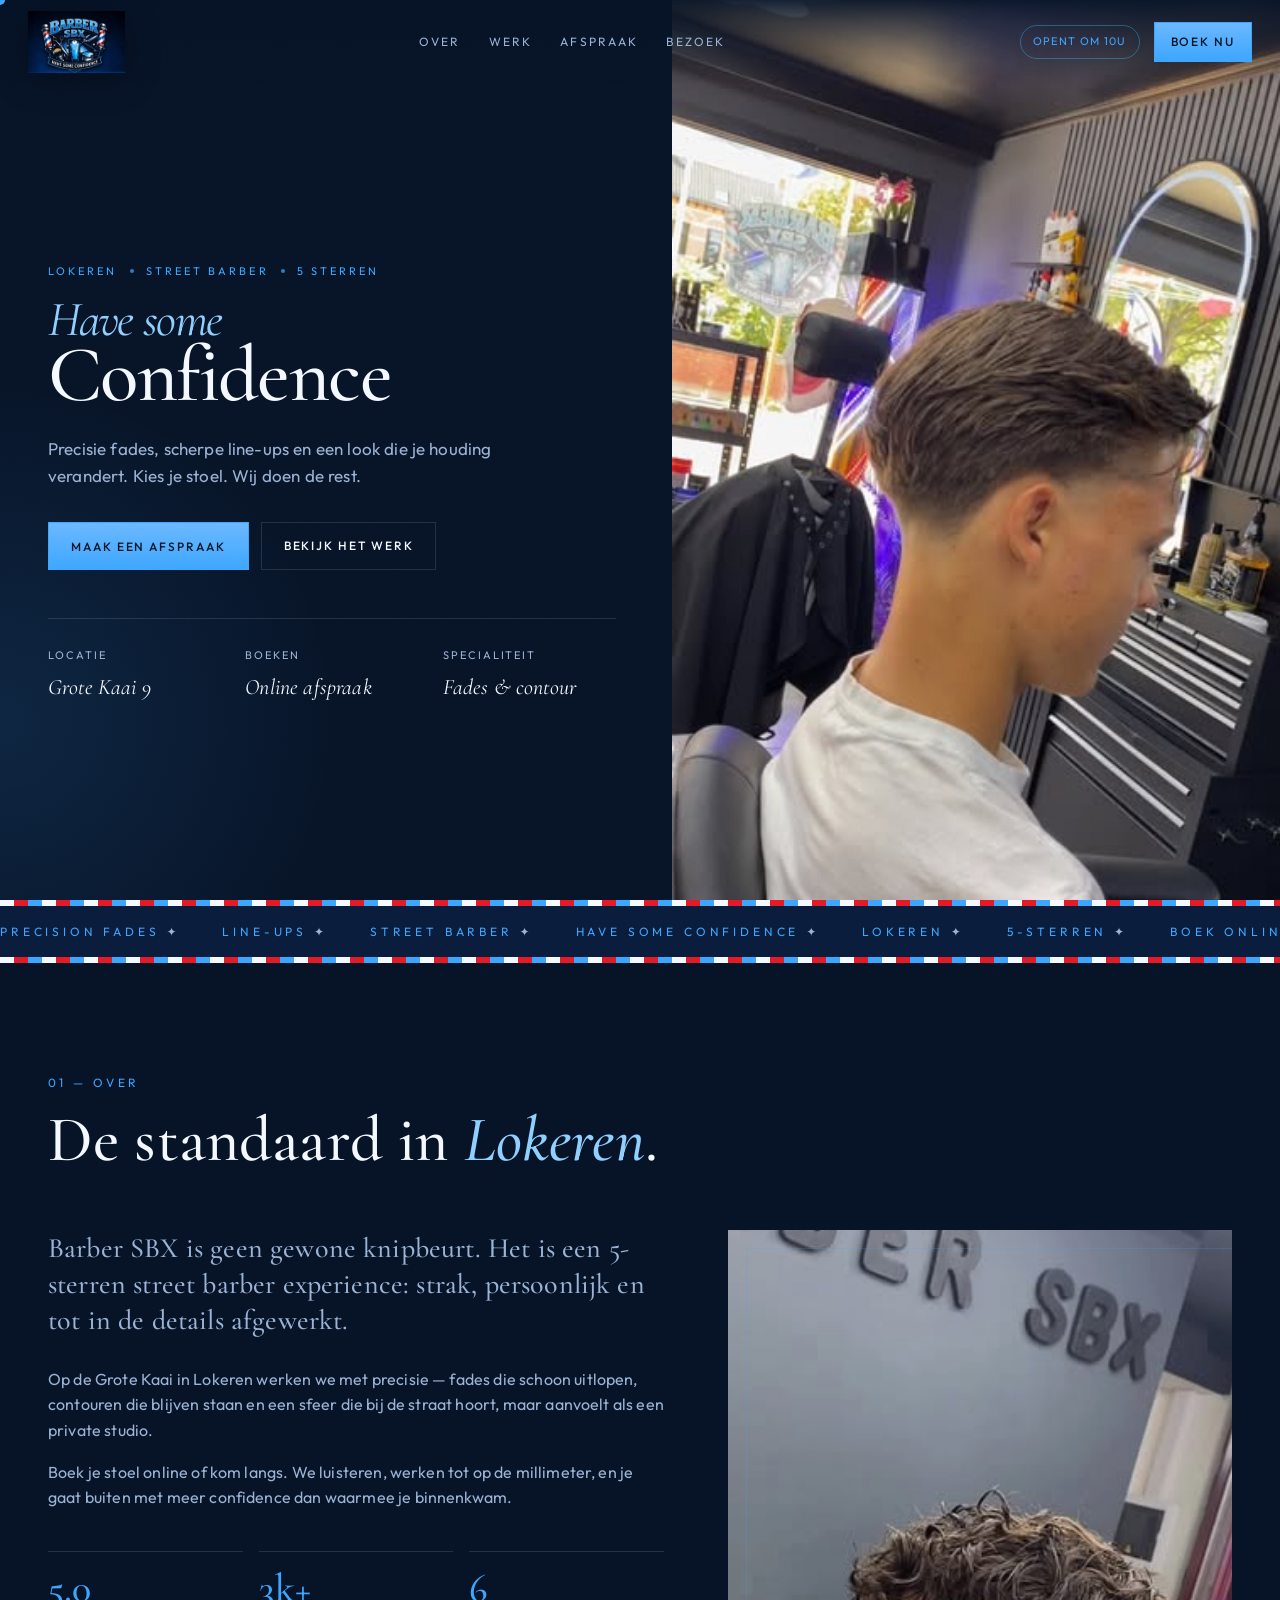
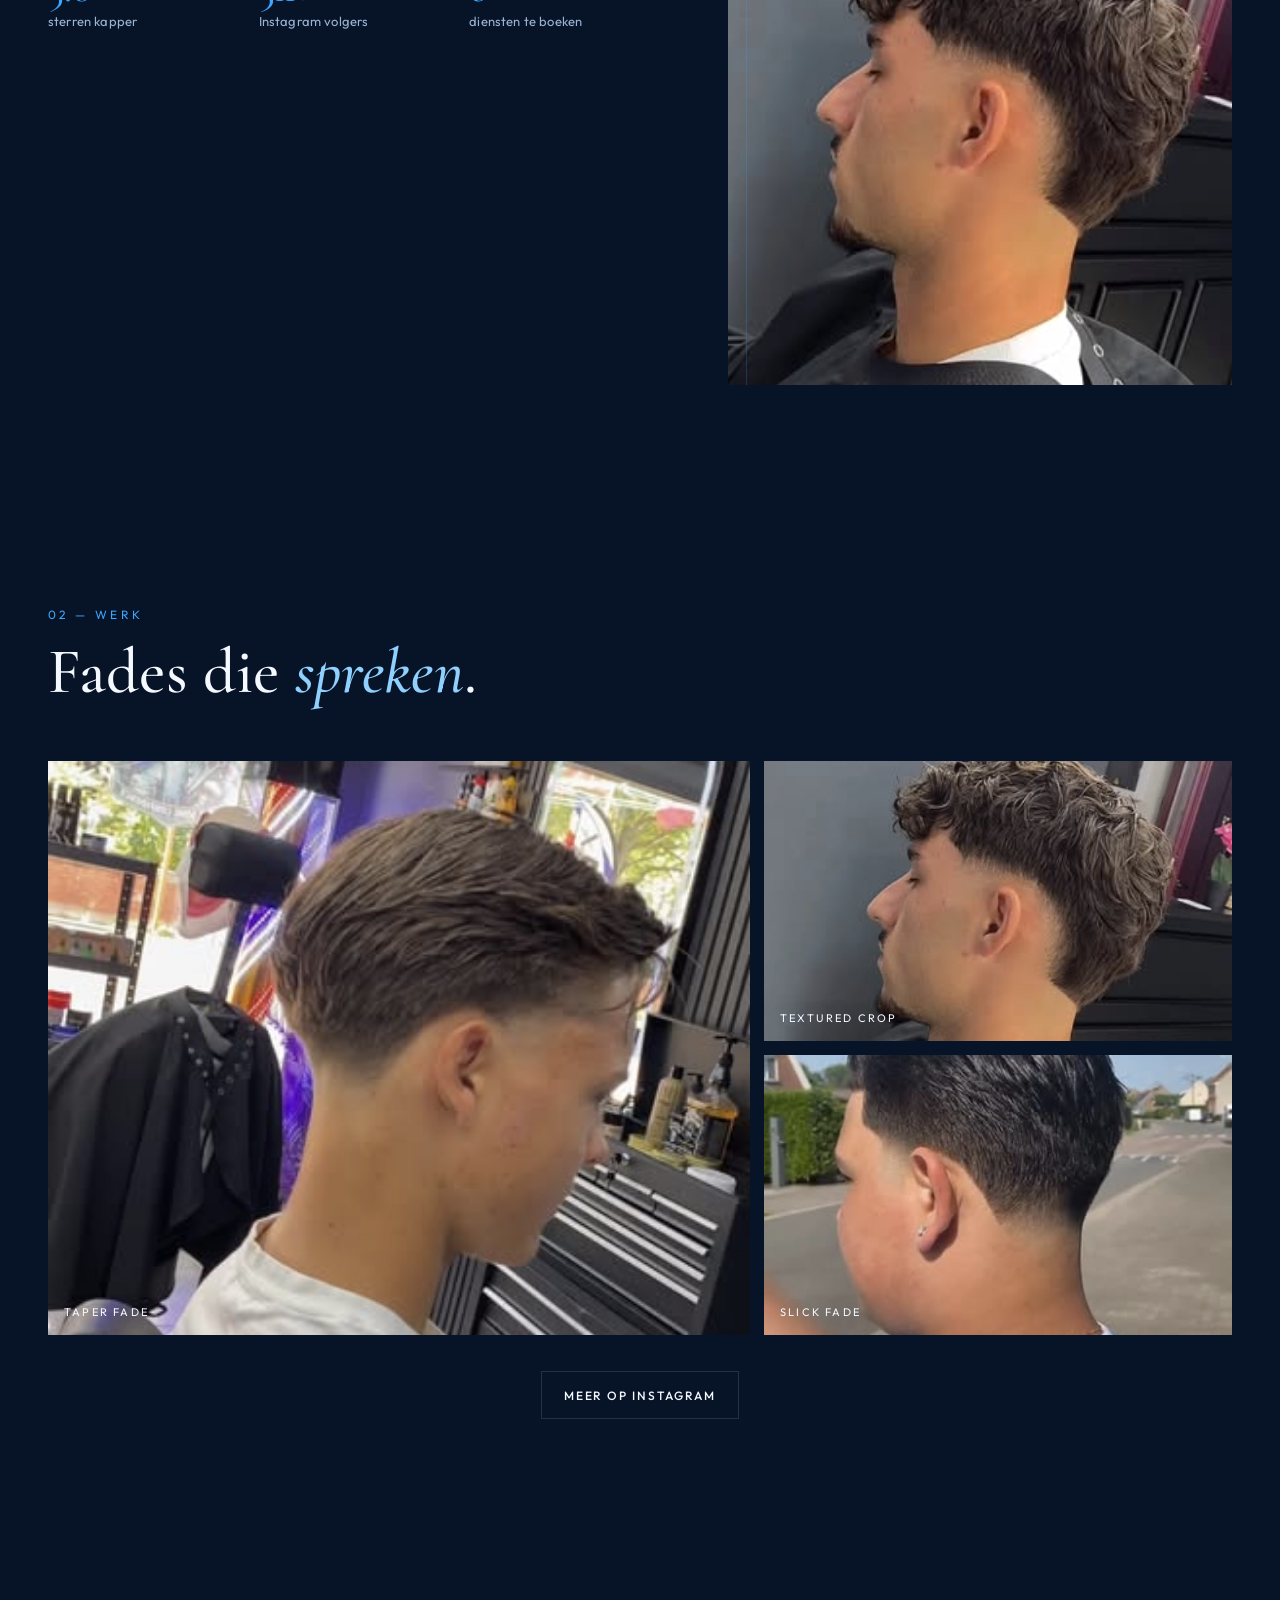
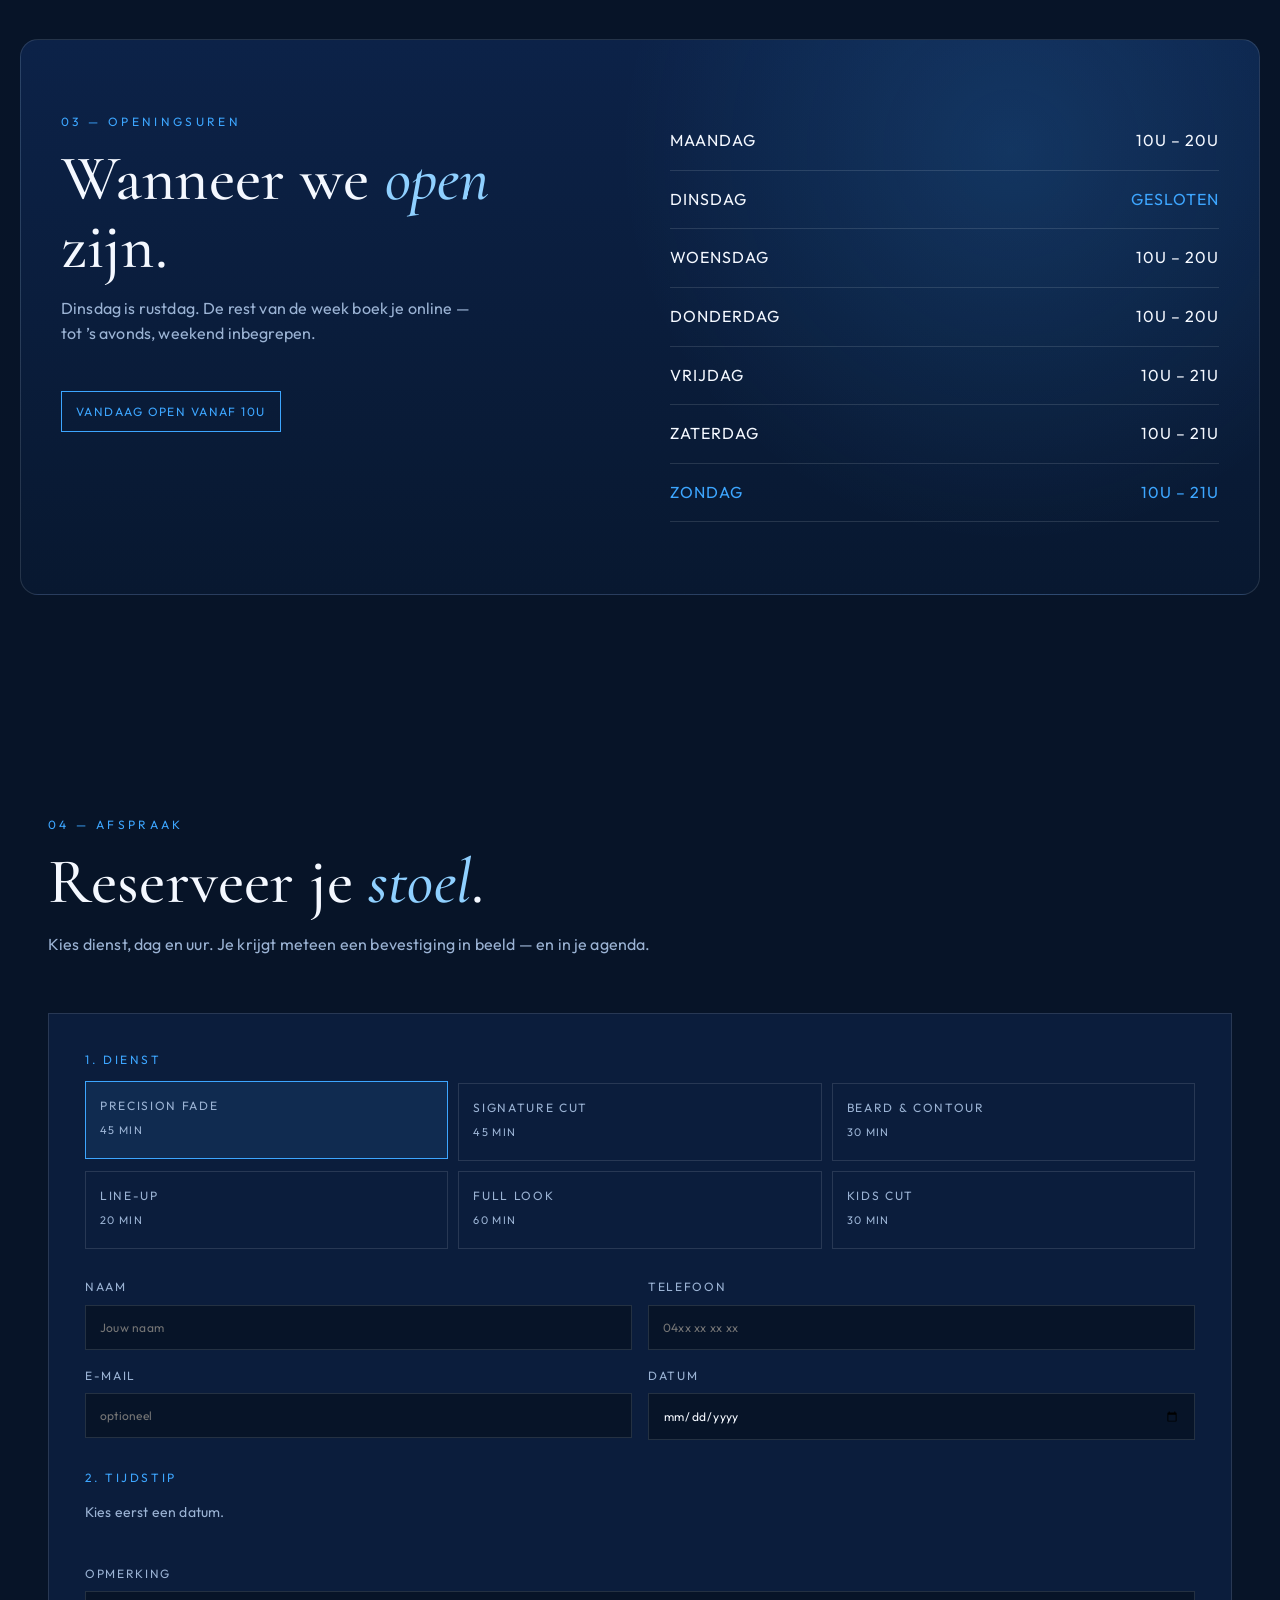
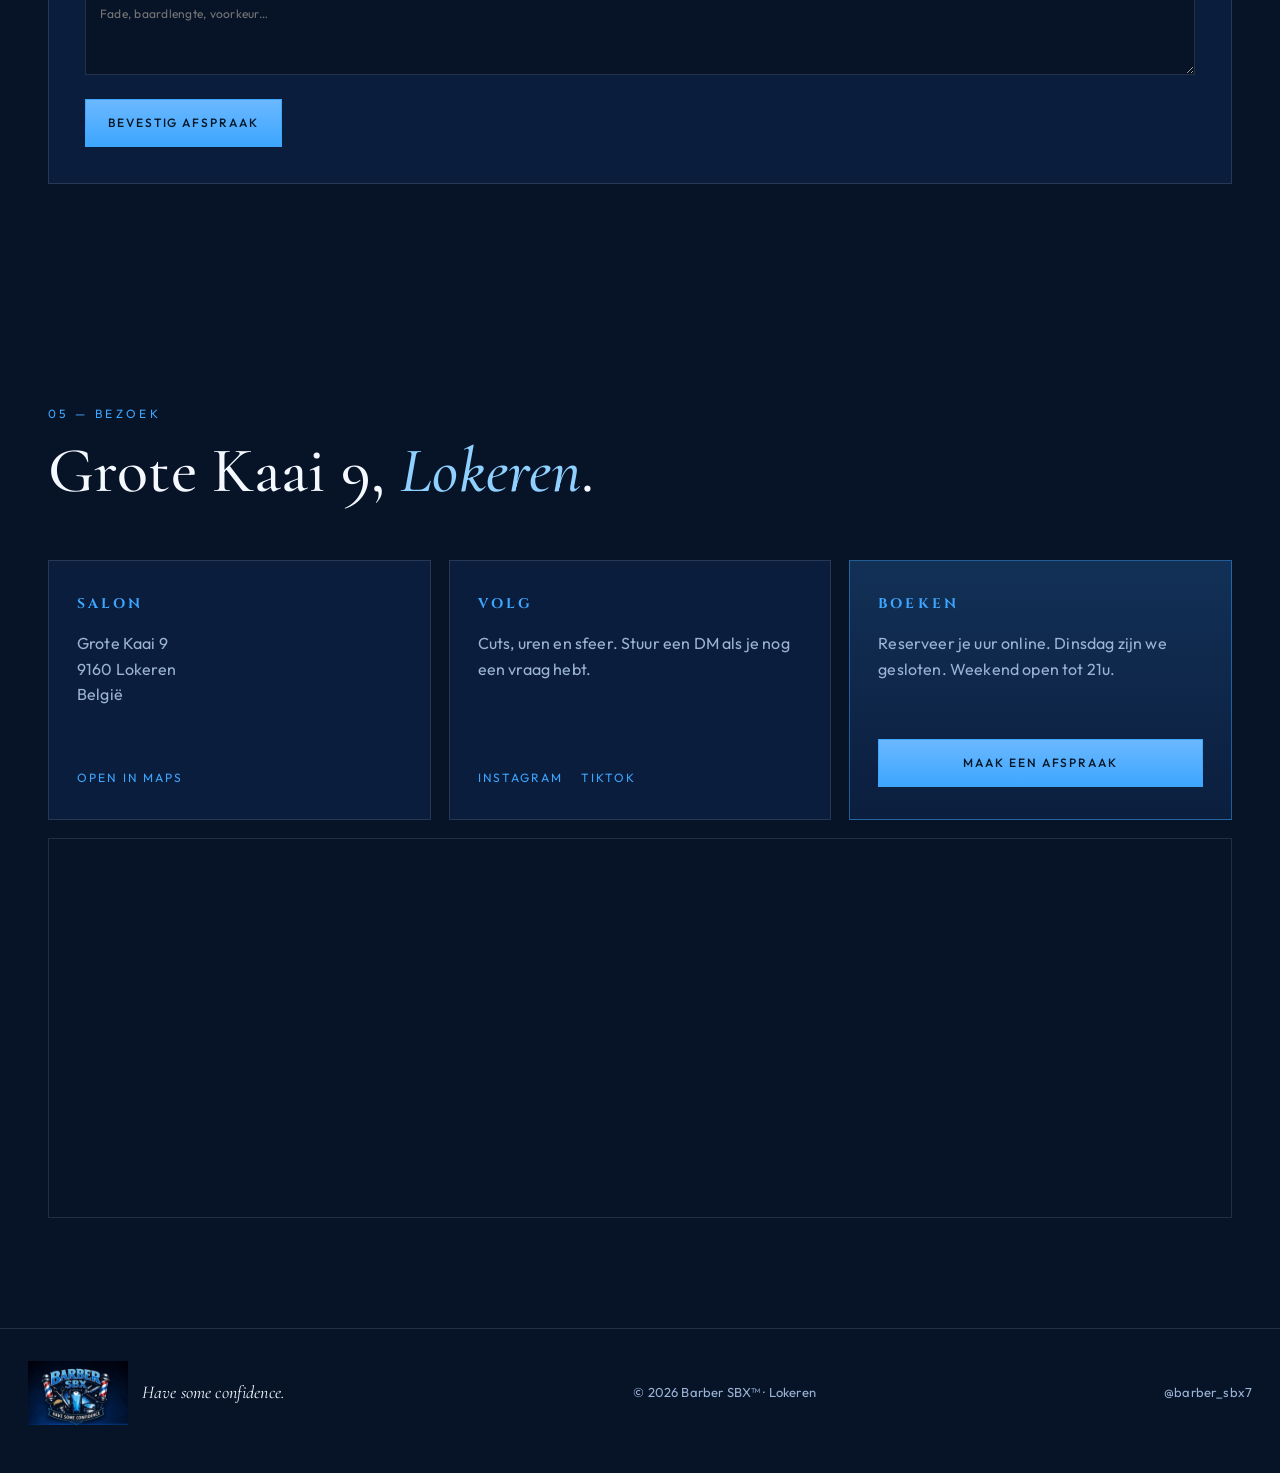
==== index.html @ 84e3f968 "Add Barber SBX website for Lokeren. Co-authored-by: Cursor <cursoragent@cursor.com>" ====
<!DOCTYPE html>
<html lang="nl">
  <head>
    <meta charset="UTF-8" />
    <meta name="viewport" content="width=device-width, initial-scale=1" />
    <title>Barber SBX™ | Have Some Confidence — Lokeren</title>
    <meta
      name="description"
      content="Barber SBX in Lokeren. 5-sterren street barber voor precisie fades, knipbeurten en baard. Grote Kaai 9. Boek online je afspraak."
    />
    <meta name="theme-color" content="#071428" />
    <link rel="icon" href="assets/favicon.svg" type="image/svg+xml" />
    <link rel="canonical" href="https://barbersbx.be/" />
    <meta property="og:title" content="Barber SBX™ | Have Some Confidence" />
    <meta
      property="og:description"
      content="5-sterren kapper in Lokeren. Precisie fades. Boek je afspraak online."
    />
    <meta property="og:type" content="website" />
    <meta property="og:image" content="assets/work-4.jpg" />
    <meta property="og:locale" content="nl_BE" />
    <link rel="preconnect" href="https://fonts.googleapis.com" />
    <link rel="preconnect" href="https://fonts.gstatic.com" crossorigin />
    <link
      href="https://fonts.googleapis.com/css2?family=Cinzel:wght@400;500;600;700&family=Cormorant+Garamond:ital,wght@0,500;0,600;1,400;1,500;1,600&family=Outfit:wght@300;400;500;600&display=swap"
      rel="stylesheet"
    />
    <link rel="stylesheet" href="styles.css" />
    <script type="application/ld+json">
      {
        "@context": "https://schema.org",
        "@type": "HairSalon",
        "name": "Barber SBX",
        "image": "assets/work-4.jpg",
        "url": "https://www.instagram.com/barber_sbx7/",
        "address": {
          "@type": "PostalAddress",
          "streetAddress": "Grote Kaai 9",
          "addressLocality": "Lokeren",
          "postalCode": "9160",
          "addressCountry": "BE"
        },
        "geo": {
          "@type": "GeoCoordinates",
          "latitude": 51.1036,
          "longitude": 3.9911
        },
        "priceRange": "€€",
        "openingHoursSpecification": [
          {
            "@type": "OpeningHoursSpecification",
            "dayOfWeek": "Monday",
            "opens": "10:00",
            "closes": "20:00"
          },
          {
            "@type": "OpeningHoursSpecification",
            "dayOfWeek": "Wednesday",
            "opens": "10:00",
            "closes": "20:00"
          },
          {
            "@type": "OpeningHoursSpecification",
            "dayOfWeek": "Thursday",
            "opens": "10:00",
            "closes": "20:00"
          },
          {
            "@type": "OpeningHoursSpecification",
            "dayOfWeek": "Friday",
            "opens": "10:00",
            "closes": "21:00"
          },
          {
            "@type": "OpeningHoursSpecification",
            "dayOfWeek": "Saturday",
            "opens": "10:00",
            "closes": "21:00"
          },
          {
            "@type": "OpeningHoursSpecification",
            "dayOfWeek": "Sunday",
            "opens": "10:00",
            "closes": "21:00"
          }
        ],
        "sameAs": [
          "https://www.instagram.com/barber_sbx7/",
          "https://www.tiktok.com/@barber_sbx"
        ]
      }
    </script>
  </head>
  <body>
    <div class="grain" aria-hidden="true"></div>
    <div class="cursor" aria-hidden="true"></div>

    <div class="loader" id="loader">
      <img class="loader-logo" src="assets/logo.png" alt="Barber SBX" />
      <p>Have some confidence</p>
    </div>

    <header class="nav" id="nav">
      <a class="nav-brand" href="#top">
        <img class="nav-logo" src="assets/logo.png" alt="Barber SBX" />
      </a>
      <nav class="nav-links" id="navLinks" aria-label="Hoofdnavigatie">
        <a href="#over">Over</a>
        <a href="#werk">Werk</a>
        <a href="#afspraak">Afspraak</a>
        <a href="#bezoek">Bezoek</a>
      </nav>
      <div class="nav-actions">
        <span class="status-pill" id="statusPill">Status</span>
        <a class="btn btn-sm" href="#afspraak">Boek nu</a>
        <button class="nav-toggle" id="navToggle" aria-label="Menu" aria-expanded="false">
          <span></span><span></span>
        </button>
      </div>
    </header>

    <main id="top">
      <section class="hero">
        <div class="hero-content">
          <p class="eyebrow">
            <span>Lokeren</span>
            <span class="dot"></span>
            <span>Street Barber</span>
            <span class="dot"></span>
            <span>5 sterren</span>
          </p>
          <h1>
            <em>Have some</em>
            Confidence
          </h1>
          <p class="hero-lead">
            Precisie fades, scherpe line-ups en een look die je houding verandert.
            Kies je stoel. Wij doen de rest.
          </p>
          <div class="hero-cta">
            <a class="btn" href="#afspraak">Maak een afspraak</a>
            <a class="btn btn-ghost" href="#werk">Bekijk het werk</a>
          </div>
          <dl class="hero-meta">
            <div>
              <dt>Locatie</dt>
              <dd>Grote Kaai 9</dd>
            </div>
            <div>
              <dt>Boeken</dt>
              <dd>Online afspraak</dd>
            </div>
            <div>
              <dt>Specialiteit</dt>
              <dd>Fades &amp; contour</dd>
            </div>
          </dl>
        </div>
        <div class="hero-media">
          <video autoplay muted loop playsinline poster="assets/work-4.jpg" aria-label="Barber aan het knippen">
            <source src="assets/cut-hero.mp4" type="video/mp4" />
          </video>
          <img src="assets/work-4.jpg" alt="" />
        </div>
      </section>

      <div class="marquee" aria-hidden="true">
        <div class="marquee-track">
          <span>Precision Fades</span><span>Line-ups</span><span>Street Barber</span>
          <span>Have Some Confidence</span><span>Lokeren</span><span>5-sterren</span>
          <span>Boek online</span><span>Barber SBX</span>
          <span>Precision Fades</span><span>Line-ups</span><span>Street Barber</span>
          <span>Have Some Confidence</span><span>Lokeren</span><span>5-sterren</span>
          <span>Boek online</span><span>Barber SBX</span>
        </div>
      </div>

      <section class="section about" id="over">
        <div class="section-head reveal">
          <p class="index">01 — Over</p>
          <h2>De standaard in <em>Lokeren</em>.</h2>
        </div>
        <div class="about-grid reveal">
          <div class="about-copy">
            <p class="lede">
              Barber SBX is geen gewone knipbeurt. Het is een 5-sterren street barber
              experience: strak, persoonlijk en tot in de details afgewerkt.
            </p>
            <p>
              Op de Grote Kaai in Lokeren werken we met precisie — fades die schoon
              uitlopen, contouren die blijven staan en een sfeer die bij de straat
              hoort, maar aanvoelt als een private studio.
            </p>
            <p>
              Boek je stoel online of kom langs. We luisteren, werken tot op de
              millimeter, en je gaat buiten met meer confidence dan waarmee je binnenkwam.
            </p>
            <ul class="stats">
              <li>
                <strong data-count="5" data-suffix=".0">0</strong>
                <span>sterren kapper</span>
              </li>
              <li>
                <strong data-count="3" data-suffix="k+">0</strong>
                <span>Instagram volgers</span>
              </li>
              <li>
                <strong data-count="6" data-suffix="">0</strong>
                <span>diensten te boeken</span>
              </li>
            </ul>
          </div>
          <figure class="about-portrait">
            <img src="assets/work-5.jpg" alt="Textured fade bij Barber SBX in Lokeren" />
            <figcaption>
              <span>Barber SBX™</span>
              <span>Opkomende barber · Lokeren</span>
            </figcaption>
          </figure>
        </div>
      </section>

      <section class="section gallery" id="werk">
        <div class="section-head reveal">
          <p class="index">02 — Werk</p>
          <h2>Fades die <em>spreken</em>.</h2>
        </div>
        <div class="gallery-grid reveal">
          <a class="shot tall" href="assets/work-4.jpg" data-lightbox>
            <img src="assets/work-4.jpg" alt="Klassieke taper fade in de salon" />
            <span>Taper fade</span>
          </a>
          <a class="shot" href="assets/work-5.jpg" data-lightbox>
            <img src="assets/work-5.jpg" alt="Textured crop fade bij Barber SBX" />
            <span>Textured crop</span>
          </a>
          <a class="shot" href="assets/work-2.jpg" data-lightbox>
            <img src="assets/work-2.jpg" alt="Slick back fade in Lokeren" />
            <span>Slick fade</span>
          </a>
        </div>
        <div class="center-cta">
          <a class="btn btn-ghost" href="https://www.instagram.com/barber_sbx7/" target="_blank" rel="noopener">
            Meer op Instagram
          </a>
        </div>
      </section>

      <section class="section hours" id="uren">
        <div class="hours-panel reveal">
          <div class="hours-copy">
            <p class="index">03 — Openingsuren</p>
            <h2>Wanneer we <em>open</em> zijn.</h2>
            <p>
              Dinsdag is rustdag. De rest van de week boek je online — tot ’s avonds,
              weekend inbegrepen.
            </p>
            <p class="live-line" id="liveLine">We kijken of de stoel vrij is…</p>
          </div>
          <ol class="hours-table" id="hoursTable">
            <li data-day="1"><span>Maandag</span><span>10u – 20u</span></li>
            <li data-day="2" class="closed"><span>Dinsdag</span><span>Gesloten</span></li>
            <li data-day="3"><span>Woensdag</span><span>10u – 20u</span></li>
            <li data-day="4"><span>Donderdag</span><span>10u – 20u</span></li>
            <li data-day="5"><span>Vrijdag</span><span>10u – 21u</span></li>
            <li data-day="6"><span>Zaterdag</span><span>10u – 21u</span></li>
            <li data-day="0"><span>Zondag</span><span>10u – 21u</span></li>
          </ol>
        </div>
      </section>

      <section class="section booking" id="afspraak">
        <div class="section-head reveal">
          <p class="index">04 — Afspraak</p>
          <h2>Reserveer je <em>stoel</em>.</h2>
          <p class="section-note">Kies dienst, dag en uur. Je krijgt meteen een bevestiging in beeld — en in je agenda.</p>
        </div>

        <form class="book-form reveal" id="bookForm">
          <p class="book-label">1. Dienst</p>
          <div class="book-services" id="bookServices">
            <label class="service-chip">
              <input type="radio" name="service" value="fade" checked />
              <span>Precision Fade <em>45 min</em></span>
            </label>
            <label class="service-chip">
              <input type="radio" name="service" value="cut" />
              <span>Signature Cut <em>45 min</em></span>
            </label>
            <label class="service-chip">
              <input type="radio" name="service" value="beard" />
              <span>Beard &amp; Contour <em>30 min</em></span>
            </label>
            <label class="service-chip">
              <input type="radio" name="service" value="lineup" />
              <span>Line-up <em>20 min</em></span>
            </label>
            <label class="service-chip">
              <input type="radio" name="service" value="full" />
              <span>Full Look <em>60 min</em></span>
            </label>
            <label class="service-chip">
              <input type="radio" name="service" value="kids" />
              <span>Kids Cut <em>30 min</em></span>
            </label>
          </div>

          <div class="book-grid">
            <label>
              Naam
              <input id="bookName" name="name" type="text" autocomplete="name" required placeholder="Jouw naam" />
            </label>
            <label>
              Telefoon
              <input id="bookPhone" name="phone" type="tel" autocomplete="tel" required placeholder="04xx xx xx xx" />
            </label>
            <label>
              E-mail
              <input id="bookEmail" name="email" type="email" autocomplete="email" placeholder="optioneel" />
            </label>
            <label>
              Datum
              <input id="bookDate" name="date" type="date" required />
            </label>
          </div>

          <p class="book-label">2. Tijdstip</p>
          <p class="slot-hint" id="slotHint">Kies eerst een datum.</p>
          <div class="slots" id="slots" role="listbox" aria-label="Beschikbare uren"></div>

          <label class="book-note-field">
            Opmerking
            <textarea id="bookNote" name="note" rows="3" placeholder="Fade, baardlengte, voorkeur…"></textarea>
          </label>

          <input type="hidden" id="bookTime" name="time" />
          <button class="btn" type="submit" id="bookSubmit">Bevestig afspraak</button>
        </form>

        <div class="book-success" id="bookSuccess" hidden>
          <p class="index">Bevestigd</p>
          <h3>Je stoel staat klaar.</h3>
          <p id="bookSummary"></p>
          <div class="hero-cta">
            <button class="btn" type="button" id="bookIcs">Zet in je agenda</button>
            <button class="btn btn-ghost" type="button" id="bookNew">Nieuwe afspraak</button>
          </div>
        </div>
      </section>

      <section class="section visit" id="bezoek">
        <div class="section-head reveal">
          <p class="index">05 — Bezoek</p>
          <h2>Grote Kaai 9, <em>Lokeren</em>.</h2>
        </div>
        <div class="visit-grid reveal">
          <div class="visit-card">
            <h3>Salon</h3>
            <p>
              Grote Kaai 9<br />
              9160 Lokeren<br />
              België
            </p>
            <a
              class="text-link"
              href="https://maps.google.com/?q=Grote+Kaai+9,+9160+Lokeren"
              target="_blank"
              rel="noopener"
            >
              Open in Maps
            </a>
          </div>
          <div class="visit-card">
            <h3>Volg</h3>
            <p>Cuts, uren en sfeer. Stuur een DM als je nog een vraag hebt.</p>
            <div class="socials">
              <a href="https://www.instagram.com/barber_sbx7/" target="_blank" rel="noopener">Instagram</a>
              <a href="https://www.tiktok.com/@barber_sbx" target="_blank" rel="noopener">TikTok</a>
            </div>
          </div>
          <div class="visit-card accent">
            <h3>Boeken</h3>
            <p>
              Reserveer je uur online. Dinsdag zijn we gesloten. Weekend open tot 21u.
            </p>
            <a class="btn" href="#afspraak">Maak een afspraak</a>
          </div>
        </div>
        <div class="map-wrap">
          <iframe
            title="Barber SBX op Grote Kaai 9, Lokeren"
            loading="lazy"
            referrerpolicy="no-referrer-when-downgrade"
            src="https://maps.google.com/maps?q=Grote%20Kaai%209%2C%209160%20Lokeren&t=&z=16&ie=UTF8&iwloc=&output=embed"
          ></iframe>
        </div>
      </section>
    </main>

    <a class="float-book" href="#afspraak">Boek</a>

    <footer class="footer">
      <div class="footer-brand">
        <img class="footer-logo" src="assets/logo.png" alt="Barber SBX" />
        <p>Have some confidence.</p>
      </div>
      <p>© <span id="year"></span> Barber SBX™ · Lokeren</p>
      <a href="https://www.instagram.com/barber_sbx7/" target="_blank" rel="noopener">@barber_sbx7</a>
    </footer>

    <div class="lightbox" id="lightbox" hidden>
      <button class="lightbox-close" id="lightboxClose" aria-label="Sluiten">Sluiten</button>
      <img id="lightboxImg" alt="" />
    </div>

    <script src="app.js"></script>
  </body>
</html>
---- styles.css ----
:root {
  --bg: #071428;
  --bg-2: #0b1d3c;
  --bg-3: #10264a;
  --ink: #f4f8ff;
  --muted: #9bb3d4;
  --gold: #3da6ff;
  --gold-2: #8fd0ff;
  --gold-soft: #6bb8ff;
  --gold-dim: rgba(61, 166, 255, 0.2);
  --cyan: #3da6ff;
  --pole-red: #e31b28;
  --line: rgba(244, 248, 255, 0.12);
  --serif: "Cormorant Garamond", "Times New Roman", serif;
  --display: "Cinzel", "Times New Roman", serif;
  --sans: "Outfit", system-ui, sans-serif;
  --radius: 18px;
  --nav-h: 84px;
}

*,
*::before,
*::after {
  box-sizing: border-box;
}

html {
  scroll-behavior: smooth;
}

body {
  margin: 0;
  background: var(--bg);
  color: var(--ink);
  font-family: var(--sans);
  font-weight: 400;
  line-height: 1.6;
  letter-spacing: 0.01em;
  overflow-x: hidden;
}

img {
  max-width: 100%;
  display: block;
}

a {
  color: inherit;
  text-decoration: none;
}

button {
  font: inherit;
  background: none;
  border: 0;
  color: inherit;
  cursor: pointer;
}

.grain {
  pointer-events: none;
  position: fixed;
  inset: 0;
  z-index: 40;
  opacity: 0.07;
  mix-blend-mode: overlay;
  background-image: url("data:image/svg+xml,%3Csvg xmlns='http://www.w3.org/2000/svg' width='180' height='180'%3E%3Cfilter id='n'%3E%3CfeTurbulence type='fractalNoise' baseFrequency='.85' numOctaves='2' stitchTiles='stitch'/%3E%3C/filter%3E%3Crect width='180' height='180' filter='url(%23n)' opacity='.55'/%3E%3C/svg%3E");
}

.cursor {
  display: none;
}

.loader {
  position: fixed;
  inset: 0;
  z-index: 100;
  display: grid;
  place-items: center;
  background: var(--bg);
  transition: opacity 0.7s ease, visibility 0.7s ease;
}

.loader.hide {
  opacity: 0;
  visibility: hidden;
  pointer-events: none;
}

.loader-logo {
  width: min(280px, 70vw);
  height: auto;
  animation: pulse 1.6s ease-in-out infinite;
}

.loader-mark {
  display: none;
}

.loader p {
  position: absolute;
  bottom: 12vh;
  text-transform: uppercase;
  letter-spacing: 0.42em;
  font-size: 11px;
  color: var(--muted);
}

@keyframes pulse {
  0%,
  100% {
    opacity: 0.45;
    transform: scale(0.98);
  }
  50% {
    opacity: 1;
    transform: scale(1);
  }
}

.nav {
  position: fixed;
  top: 0;
  left: 0;
  right: 0;
  z-index: 90;
  height: var(--nav-h);
  display: flex;
  align-items: center;
  justify-content: space-between;
  padding: 0 28px;
  background: linear-gradient(to bottom, rgba(7, 20, 40, 0.94), rgba(7, 20, 40, 0.16) 80%, transparent);
  transition: background 0.3s ease;
}

.nav.scrolled {
  background: rgba(7, 20, 40, 0.94);
  border-bottom: 1px solid var(--line);
}

.hero {
  min-height: 100vh;
  min-height: 100dvh;
  position: relative;
  display: grid;
  grid-template-columns: minmax(0, 1.05fr) minmax(0, 0.95fr);
  align-items: stretch;
  padding: 0;
}

.hero-media {
  position: relative;
  min-height: 100vh;
  min-height: 100dvh;
  overflow: hidden;
  background: #05070a;
}

.hero-media video,
.hero-media img {
  width: 100%;
  height: 100%;
  object-fit: cover;
  object-position: right 18%;
}

.hero-media video {
  position: absolute;
  inset: 0;
  z-index: 1;
  animation: reelzoom 18s ease-in-out infinite alternate;
}

.hero-media img {
  position: absolute;
  inset: 0;
}

@keyframes reelzoom {
  from {
    transform: scale(1);
  }
  to {
    transform: scale(1.08);
  }
}

.hero-content > * {
  animation: rise 0.9s ease both;
}

.hero-content > *:nth-child(1) {
  animation-delay: 0.12s;
}
.hero-content > *:nth-child(2) {
  animation-delay: 0.24s;
}
.hero-content > *:nth-child(3) {
  animation-delay: 0.36s;
}
.hero-content > *:nth-child(4) {
  animation-delay: 0.48s;
}
.hero-content > *:nth-child(5) {
  animation-delay: 0.6s;
}

@keyframes rise {
  from {
    opacity: 0;
    transform: translateY(28px);
  }
  to {
    opacity: 1;
    transform: none;
  }
}

.hero-content {
  position: relative;
  z-index: 1;
  max-width: none;
  padding: calc(var(--nav-h) + 48px) 56px 64px 48px;
  display: flex;
  flex-direction: column;
  justify-content: center;
  background:
    radial-gradient(circle at 0% 80%, rgba(61, 166, 255, 0.12), transparent 34%),
    var(--bg);
}

.nav-brand {
  display: flex;
  align-items: center;
  gap: 12px;
}

.nav-logo {
  height: 62px;
  width: auto;
  display: block;
  filter: drop-shadow(0 6px 16px rgba(0, 0, 0, 0.35));
}

.nav-monogram,
.nav-name {
  display: none;
}

.nav-links {
  display: flex;
  gap: 28px;
}

.nav-links a {
  font-size: 12px;
  letter-spacing: 0.18em;
  text-transform: uppercase;
  color: var(--muted);
  position: relative;
}

.nav-links a::after {
  content: "";
  position: absolute;
  left: 0;
  bottom: -6px;
  width: 0;
  height: 1px;
  background: var(--gold);
  transition: width 0.3s ease;
}

.nav-links a:hover {
  color: var(--ink);
}

.nav-links a:hover::after {
  width: 100%;
}

.nav-actions {
  display: flex;
  align-items: center;
  gap: 14px;
}

.status-pill {
  font-size: 11px;
  letter-spacing: 0.12em;
  text-transform: uppercase;
  border: 1px solid var(--line);
  border-radius: 999px;
  padding: 7px 12px;
  color: var(--muted);
}

.status-pill.open {
  color: #1f7a45;
  border-color: rgba(31, 122, 69, 0.35);
}

.status-pill.closed {
  color: var(--cyan);
  border-color: rgba(62, 200, 255, 0.35);
}

.nav-toggle {
  display: none;
  width: 42px;
  height: 42px;
  position: relative;
  z-index: 70;
  background: rgba(7, 20, 40, 0.55);
}

.nav-toggle span {
  position: absolute;
  left: 10px;
  right: 10px;
  height: 1px;
  background: var(--ink);
  transition: transform 0.3s ease, top 0.3s ease;
}

.nav-toggle span:first-child {
  top: 17px;
}

.nav-toggle span:last-child {
  top: 25px;
}

.nav-toggle.active span:first-child {
  top: 21px;
  transform: rotate(45deg);
}

.nav-toggle.active span:last-child {
  top: 21px;
  transform: rotate(-45deg);
}

.btn {
  display: inline-flex;
  align-items: center;
  justify-content: center;
  min-height: 48px;
  padding: 0 22px;
  border: 1px solid var(--gold);
  background: linear-gradient(180deg, var(--gold-soft), var(--gold));
  color: #041525;
  font-size: 12px;
  font-weight: 500;
  letter-spacing: 0.16em;
  text-transform: uppercase;
  position: relative;
  overflow: hidden;
  transition: transform 0.25s ease, box-shadow 0.25s ease, filter 0.25s ease;
}

.btn::after {
  content: "";
  position: absolute;
  inset: 0;
  background: linear-gradient(110deg, transparent 30%, rgba(255, 255, 255, 0.35), transparent 70%);
  transform: translateX(-120%);
  animation: shimmer 2.8s ease-in-out infinite;
}

@keyframes shimmer {
  0%,
  55% {
    transform: translateX(-120%);
  }
  100% {
    transform: translateX(120%);
  }
}

.btn:hover {
  transform: translateY(-1px);
  box-shadow: 0 10px 30px rgba(61, 166, 255, 0.32);
  filter: brightness(1.05);
}

.btn-sm {
  min-height: 40px;
  padding: 0 16px;
}

.btn-ghost {
  background: transparent;
  color: var(--ink);
  border-color: var(--line);
}

.btn-ghost:hover {
  border-color: var(--gold);
  box-shadow: none;
  filter: none;
}

.eyebrow {
  display: flex;
  align-items: center;
  gap: 12px;
  text-transform: uppercase;
  letter-spacing: 0.28em;
  font-size: 11px;
  color: var(--gold);
  margin: 0 0 18px;
}

.dot {
  width: 4px;
  height: 4px;
  border-radius: 50%;
  background: var(--gold);
  opacity: 0.7;
}

.hero h1 {
  font-family: var(--serif);
  font-weight: 500;
  font-size: clamp(44px, 6.2vw, 86px);
  line-height: 0.88;
  margin: 0 0 24px;
  letter-spacing: -0.02em;
}

.hero h1 em {
  display: block;
  font-style: italic;
  font-weight: 400;
  color: var(--gold-2);
  font-size: 0.62em;
}

.hero-lead {
  max-width: 460px;
  color: var(--muted);
  font-size: 17px;
  margin: 0 0 32px;
}

.hero-cta {
  display: flex;
  flex-wrap: wrap;
  gap: 12px;
  margin-bottom: 48px;
}

.hero-meta {
  display: grid;
  grid-template-columns: repeat(3, minmax(0, 180px));
  gap: 24px;
  margin: 0;
  padding-top: 28px;
  border-top: 1px solid var(--line);
}

.hero-meta dt {
  font-size: 11px;
  letter-spacing: 0.18em;
  text-transform: uppercase;
  color: var(--muted);
  margin-bottom: 6px;
}

.hero-meta dd {
  margin: 0;
  font-family: var(--serif);
  font-size: 22px;
  font-style: italic;
}

.scroll-hint {
  position: absolute;
  right: 32px;
  bottom: 36px;
  z-index: 1;
  writing-mode: vertical-rl;
  letter-spacing: 0.28em;
  text-transform: uppercase;
  font-size: 11px;
  color: var(--muted);
}

.marquee {
  position: relative;
  border-block: 0;
  overflow: hidden;
  background: var(--bg-2);
}

.marquee::before,
.marquee::after {
  content: "";
  display: block;
  height: 6px;
  background: repeating-linear-gradient(
    90deg,
    #f4f8ff 0 14px,
    var(--pole-red) 14px 28px,
    #3da6ff 28px 42px
  );
}

.marquee-track {
  display: flex;
  gap: 42px;
  width: max-content;
  animation: slide 32s linear infinite;
  padding: 16px 0;
  text-transform: uppercase;
  letter-spacing: 0.32em;
  font-size: 12px;
  color: var(--gold);
}

.marquee-track span::after {
  content: " ✦ ";
  color: var(--muted);
}

@keyframes slide {
  to {
    transform: translateX(-50%);
  }
}

.section {
  padding: 110px 28px;
  max-width: 1240px;
  margin: 0 auto;
  scroll-margin-top: 88px;
}

.section-head {
  margin-bottom: 56px;
  max-width: 720px;
}

.index {
  font-size: 12px;
  letter-spacing: 0.28em;
  text-transform: uppercase;
  color: var(--gold);
  margin: 0 0 14px;
}

.section h2 {
  font-family: var(--serif);
  font-size: clamp(36px, 5vw, 64px);
  font-weight: 500;
  line-height: 1.05;
  margin: 0;
}

.section h2 em {
  font-style: italic;
  color: var(--gold-2);
}

.section-note {
  color: var(--muted);
  margin: 16px 0 0;
}

.about-grid {
  display: grid;
  grid-template-columns: 1.1fr 0.9fr;
  gap: 64px;
  align-items: start;
}

.lede {
  font-family: var(--serif);
  font-size: 28px;
  line-height: 1.3;
  font-weight: 500;
  margin-top: 0;
}

.about-copy p {
  color: var(--muted);
}

.stats {
  list-style: none;
  display: grid;
  grid-template-columns: repeat(3, 1fr);
  gap: 16px;
  padding: 0;
  margin: 40px 0 0;
}

.stats li {
  border-top: 1px solid var(--line);
  padding-top: 16px;
}

.stats strong {
  display: block;
  font-family: var(--serif);
  font-size: 40px;
  font-weight: 500;
  color: var(--gold);
  line-height: 1;
}

.stats span {
  color: var(--muted);
  font-size: 13px;
}

.about-portrait {
  margin: 0;
  position: relative;
  overflow: hidden;
}

.about-portrait img {
  width: 100%;
  height: 720px;
  object-fit: cover;
  object-position: 48% 18%;
  transform: scale(1.16);
  transform-origin: 50% 12%;
  filter: saturate(0.9) contrast(1.04);
}

.about-portrait::after {
  content: "";
  position: absolute;
  inset: 18px -18px -18px 18px;
  border: 1px solid var(--gold-dim);
  pointer-events: none;
}

.about-portrait figcaption {
  display: flex;
  justify-content: space-between;
  gap: 12px;
  margin-top: 16px;
  font-size: 12px;
  letter-spacing: 0.14em;
  text-transform: uppercase;
  color: var(--muted);
}

.service-list {
  display: grid;
  grid-template-columns: 1fr 1fr;
  gap: 0;
  border-top: 1px solid var(--line);
}

.service-list article {
  padding: 32px 28px 32px 0;
  border-bottom: 1px solid var(--line);
  display: grid;
  grid-template-columns: 52px 1fr;
  gap: 8px 18px;
}

.service-list article:nth-child(even) {
  padding-left: 28px;
  border-left: 1px solid var(--line);
}

.service-list span {
  grid-row: span 3;
  font-family: var(--serif);
  font-style: italic;
  color: var(--gold);
  font-size: 20px;
}

.service-list article a {
  font-size: 11px;
  letter-spacing: 0.18em;
  text-transform: uppercase;
  color: var(--gold);
  width: max-content;
}

.service-list h3 {
  margin: 0;
  font-family: var(--display);
  font-size: 18px;
  letter-spacing: 0.08em;
  font-weight: 500;
}

.service-list p {
  margin: 0;
  color: var(--muted);
}

.gallery-grid {
  display: grid;
  grid-template-columns: 1.2fr 0.8fr;
  grid-template-rows: 280px 280px;
  gap: 14px;
}

.shot {
  position: relative;
  overflow: hidden;
  background: var(--bg-3);
}

.shot.tall {
  grid-row: span 2;
}

.shot.wide {
  grid-column: 2 / span 2;
}

.shot img {
  width: 100%;
  height: 100%;
  object-fit: cover;
  transition: transform 0.8s ease, filter 0.8s ease;
  filter: saturate(0.8);
}

.shot:hover img {
  transform: scale(1.05);
  filter: saturate(1);
}

.shot span {
  position: absolute;
  left: 16px;
  bottom: 14px;
  font-size: 11px;
  letter-spacing: 0.2em;
  text-transform: uppercase;
  color: #f4f8ff;
  text-shadow: 0 8px 24px rgba(0, 0, 0, 0.6);
}

.center-cta {
  display: flex;
  justify-content: center;
  margin-top: 36px;
}

.hours {
  max-width: none;
  padding-left: 0;
  padding-right: 0;
}

.hours-panel {
  margin: 0 auto;
  max-width: 1240px;
  padding: 72px 40px;
  display: grid;
  grid-template-columns: 1fr 1fr;
  gap: 60px;
  background:
    radial-gradient(circle at 80% 20%, rgba(61, 166, 255, 0.16), transparent 36%),
    linear-gradient(180deg, #0c2248, #081830);
  border: 1px solid var(--line);
  border-radius: var(--radius);
}

.hours-copy p:not(.index):not(.live-line) {
  color: var(--muted);
  max-width: 420px;
}

.live-line {
  margin-top: 28px;
  display: inline-block;
  border: 1px solid var(--gold);
  color: var(--gold);
  padding: 10px 14px;
  letter-spacing: 0.12em;
  text-transform: uppercase;
  font-size: 12px;
}

.hours-table {
  list-style: none;
  margin: 0;
  padding: 0;
}

.hours-table li {
  display: flex;
  justify-content: space-between;
  gap: 16px;
  padding: 16px 0;
  border-bottom: 1px solid var(--line);
  font-size: 16px;
  letter-spacing: 0.06em;
  text-transform: uppercase;
}

.hours-table li.today {
  color: var(--gold);
}

.hours-table li.closed span:last-child {
  color: var(--cyan);
}

.visit-grid {
  display: grid;
  grid-template-columns: repeat(3, 1fr);
  gap: 18px;
  margin-bottom: 18px;
}

.visit-card {
  background: var(--bg-2);
  border: 1px solid var(--line);
  padding: 32px 28px;
  min-height: 260px;
  display: flex;
  flex-direction: column;
}

.visit-card h3 {
  margin: 0 0 16px;
  font-family: var(--display);
  font-size: 14px;
  letter-spacing: 0.22em;
  text-transform: uppercase;
  color: var(--gold);
}

.visit-card p {
  color: var(--muted);
  margin: 0 0 24px;
  flex: 1;
}

.visit-card.accent {
  background: linear-gradient(180deg, #123056, #0b1e3e);
  border-color: rgba(61, 166, 255, 0.45);
}

.text-link,
.socials a {
  font-size: 12px;
  letter-spacing: 0.16em;
  text-transform: uppercase;
  color: var(--gold);
}

.socials {
  display: flex;
  gap: 18px;
}

.map-wrap {
  height: 380px;
  border: 1px solid var(--line);
  overflow: hidden;
  filter: grayscale(0.35) saturate(0.7) contrast(1.08) hue-rotate(190deg) brightness(0.92);
}

.map-wrap iframe {
  width: 100%;
  height: 100%;
  border: 0;
}

.footer {
  display: flex;
  justify-content: space-between;
  align-items: center;
  gap: 16px;
  padding: 32px 28px 48px;
  border-top: 1px solid var(--line);
  color: var(--muted);
  font-size: 13px;
}

.footer-brand {
  display: flex;
  align-items: center;
  gap: 14px;
}

.footer-logo {
  height: 64px;
  width: auto;
}

.footer-brand p {
  margin: 0;
  font-family: var(--serif);
  font-style: italic;
  color: var(--ink);
  font-size: 18px;
}

.lightbox {
  position: fixed;
  inset: 0;
  z-index: 200;
  background: rgba(7, 9, 13, 0.94);
  display: grid;
  place-items: center;
  padding: 40px;
}

.lightbox[hidden] {
  display: none;
}

.lightbox img {
  max-width: min(920px, 100%);
  max-height: 86vh;
  object-fit: contain;
}

.lightbox-close {
  position: absolute;
  top: 24px;
  right: 28px;
  letter-spacing: 0.2em;
  text-transform: uppercase;
  font-size: 12px;
  color: var(--gold);
}

.reveal {
  opacity: 0;
  transform: translateY(32px);
  transition: opacity 0.85s ease, transform 0.85s ease;
}

.reveal.in {
  opacity: 1;
  transform: none;
}

.reel {
  position: relative;
  min-height: 78vh;
  display: grid;
  align-items: end;
  overflow: hidden;
  background: #05070a;
}

.reel video {
  position: absolute;
  inset: 0;
  width: 100%;
  height: 100%;
  object-fit: cover;
  animation: reelzoom 16s ease-in-out infinite alternate;
}

.reel-shade {
  position: absolute;
  inset: 0;
  background: linear-gradient(to top, rgba(7, 9, 13, 0.92), rgba(7, 9, 13, 0.2) 55%);
}

.reel-copy {
  position: relative;
  z-index: 1;
  padding: 72px 48px;
  max-width: 720px;
  color: var(--ink);
}

.reel-copy h2 {
  font-family: var(--serif);
  font-size: clamp(36px, 5vw, 64px);
  font-weight: 500;
  line-height: 1.05;
  margin: 0 0 16px;
  color: var(--ink);
}

.reel-copy h2 em {
  font-style: italic;
  color: var(--gold-2);
}

.reel-copy p:not(.index) {
  color: var(--muted);
  max-width: 420px;
}

.reel .btn-ghost {
  color: var(--ink);
  border-color: rgba(244, 248, 255, 0.35);
}

.book-form {
  border: 1px solid var(--line);
  background: var(--bg-2);
  padding: 36px;
}

.book-label {
  margin: 0 0 14px;
  font-size: 12px;
  letter-spacing: 0.22em;
  text-transform: uppercase;
  color: var(--gold);
}

.book-services {
  display: grid;
  grid-template-columns: repeat(3, 1fr);
  gap: 10px;
  margin-bottom: 28px;
}

.service-chip {
  cursor: pointer;
}

.service-chip input {
  position: absolute;
  opacity: 0;
  pointer-events: none;
}

.service-chip span {
  display: flex;
  flex-direction: column;
  gap: 6px;
  min-height: 78px;
  padding: 14px;
  border: 1px solid var(--line);
  transition: border-color 0.25s ease, background 0.25s ease, transform 0.25s ease;
}

.service-chip em {
  font-style: normal;
  font-size: 11px;
  letter-spacing: 0.12em;
  text-transform: uppercase;
  color: var(--muted);
}

.service-chip input:checked + span,
.service-chip:hover span {
  border-color: var(--gold);
  background: rgba(61, 166, 255, 0.1);
  transform: translateY(-2px);
}

.book-grid {
  display: grid;
  grid-template-columns: 1fr 1fr;
  gap: 16px;
  margin-bottom: 28px;
}

.book-form label {
  display: flex;
  flex-direction: column;
  gap: 8px;
  font-size: 12px;
  letter-spacing: 0.14em;
  text-transform: uppercase;
  color: var(--muted);
}

.book-form input,
.book-form textarea {
  font: inherit;
  letter-spacing: 0.02em;
  text-transform: none;
  color: var(--ink);
  background: #071428;
  border: 1px solid var(--line);
  padding: 12px 14px;
  outline: none;
}

.book-form input:focus,
.book-form textarea:focus {
  border-color: var(--gold);
}

.slots {
  display: grid;
  grid-template-columns: repeat(auto-fill, minmax(92px, 1fr));
  gap: 8px;
  margin: 0 0 28px;
}

.slot {
  min-height: 44px;
  border: 1px solid var(--line);
  color: var(--ink);
  letter-spacing: 0.08em;
  transition: border-color 0.2s ease, background 0.2s ease, color 0.2s ease;
}

.slot:hover,
.slot.active {
  border-color: var(--gold);
  background: var(--gold);
  color: #041525;
}

.slot:disabled {
  opacity: 0.35;
  cursor: not-allowed;
}

.slot-hint {
  color: var(--muted);
  margin: 0 0 12px;
  font-size: 14px;
}

.book-note-field {
  margin-bottom: 24px;
}

.book-success {
  border: 1px solid var(--gold);
  background: linear-gradient(180deg, #123056, #0b1e3e);
  padding: 48px 36px;
  animation: rise 0.7s ease both;
}

.book-success h3 {
  font-family: var(--serif);
  font-size: 42px;
  font-weight: 500;
  margin: 8px 0 16px;
  color: var(--gold-2);
}

.book-success p {
  color: var(--ink);
  max-width: 520px;
  font-size: 18px;
}

.float-book {
  position: fixed;
  right: 18px;
  bottom: 18px;
  z-index: 45;
  display: none;
  min-width: 72px;
  min-height: 72px;
  border-radius: 50%;
  align-items: center;
  justify-content: center;
  background: linear-gradient(180deg, var(--gold-soft), var(--gold));
  color: #041525;
  letter-spacing: 0.14em;
  text-transform: uppercase;
  font-size: 11px;
  font-weight: 600;
  box-shadow: 0 12px 30px rgba(61, 166, 255, 0.4);
  animation: pulse 2.4s ease-in-out infinite;
}

@media (max-width: 980px) {
  .float-book {
    display: flex;
  }
}

@media (max-width: 980px) {
  .nav-links {
    position: fixed;
    inset: 0;
    width: auto;
    background: #071428;
    flex-direction: column;
    padding: 110px 32px;
    gap: 22px;
    transform: translateX(100%);
    transition: transform 0.35s ease;
    z-index: 80;
  }

  .nav-links.open {
    transform: translateX(0);
  }

  .nav-links a {
    color: var(--ink);
    font-size: 18px;
    letter-spacing: 0.22em;
  }

  .nav-toggle {
    display: block;
    position: relative;
    z-index: 95;
  }

  .nav .btn-sm {
    display: none;
  }

  .hero {
    grid-template-columns: 1fr;
  }

  .hero-media {
    min-height: 56vh;
    order: -1;
  }

  .hero-content {
    padding: 36px 24px 56px;
  }

  .about-grid,
  .hours-panel,
  .visit-grid,
  .service-list,
  .gallery-grid,
  .book-services,
  .book-grid {
    grid-template-columns: 1fr;
    grid-template-rows: none;
  }

  .reel-copy {
    padding: 48px 24px;
  }

  .book-form,
  .book-success {
    padding: 24px 18px;
  }

  .service-list article,
  .service-list article:nth-child(even) {
    padding-left: 0;
    border-left: 0;
  }

  .shot,
  .shot.tall,
  .shot.wide {
    grid-column: auto;
    grid-row: auto;
    height: 340px;
  }

  .about-portrait img {
    height: 520px;
  }

  .hero-meta {
    grid-template-columns: 1fr;
  }

  .hours-panel {
    margin: 0 16px;
    padding: 40px 22px;
  }

  .footer {
    flex-direction: column;
    align-items: flex-start;
  }

  .scroll-hint {
    display: none;
  }
}

@media (max-width: 640px) {
  .hero {
    padding-bottom: 48px;
  }

  .hero h1 {
    font-size: 56px;
  }

  .stats {
    grid-template-columns: 1fr;
  }

  .section {
    padding: 80px 18px;
  }

  .status-pill {
    display: none;
  }
}

@media (hover: hover) and (pointer: fine) {
  .cursor {
    display: block;
    position: fixed;
    top: 0;
    left: 0;
    width: 10px;
    height: 10px;
    border-radius: 50%;
    background: var(--gold);
    pointer-events: none;
    z-index: 120;
    transform: translate(-50%, -50%);
    transition: width 0.2s ease, height 0.2s ease;
  }

  .cursor.grow {
    width: 36px;
    height: 36px;
    background: transparent;
    border: 1px solid var(--gold-2);
  }
}

@media (prefers-reduced-motion: reduce) {
  html {
    scroll-behavior: auto;
  }

  .hero-media img {
    object-position: 70% 18%;
  }

  .marquee-track,
  .loader-mark,
  .btn::after,
  .hero-media video,
  .reel video,
  .float-book,
  .hero-content > * {
    animation: none;
  }

  .reveal {
    opacity: 1;
    transform: none;
  }
}
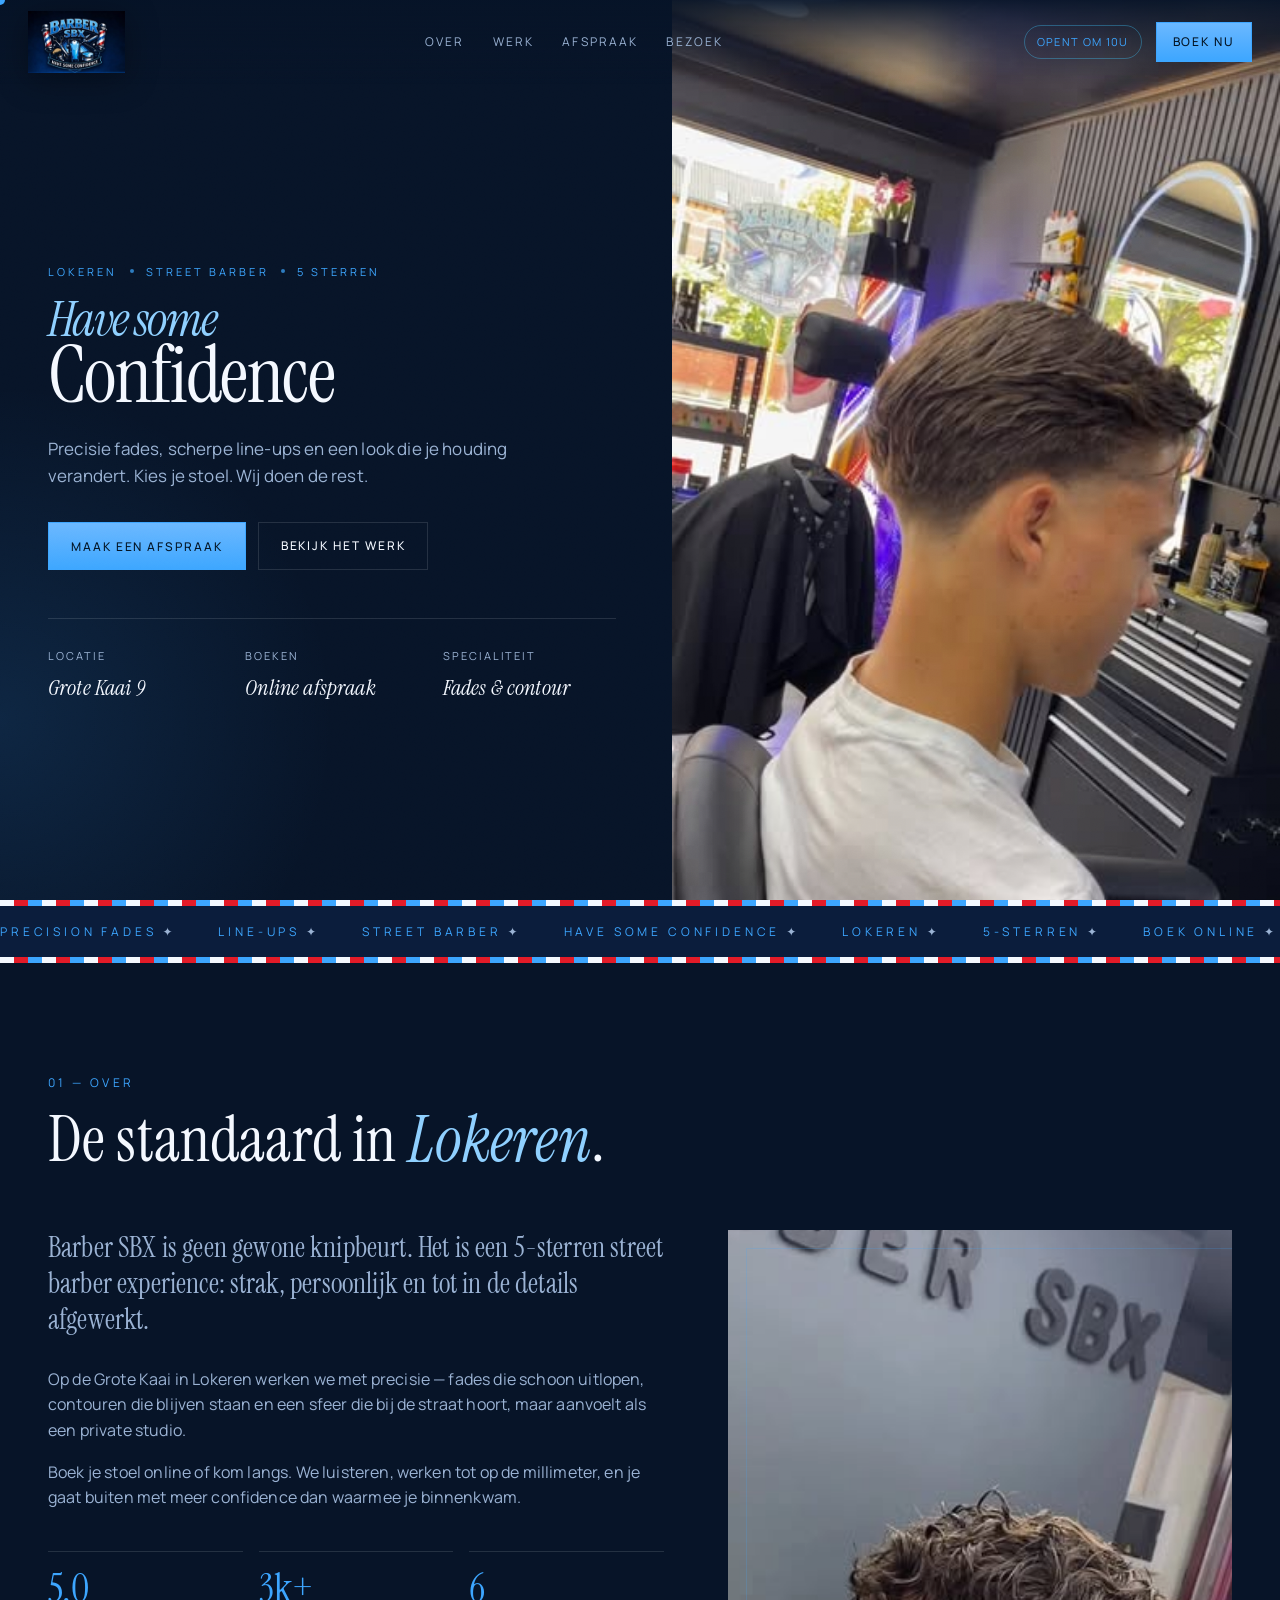
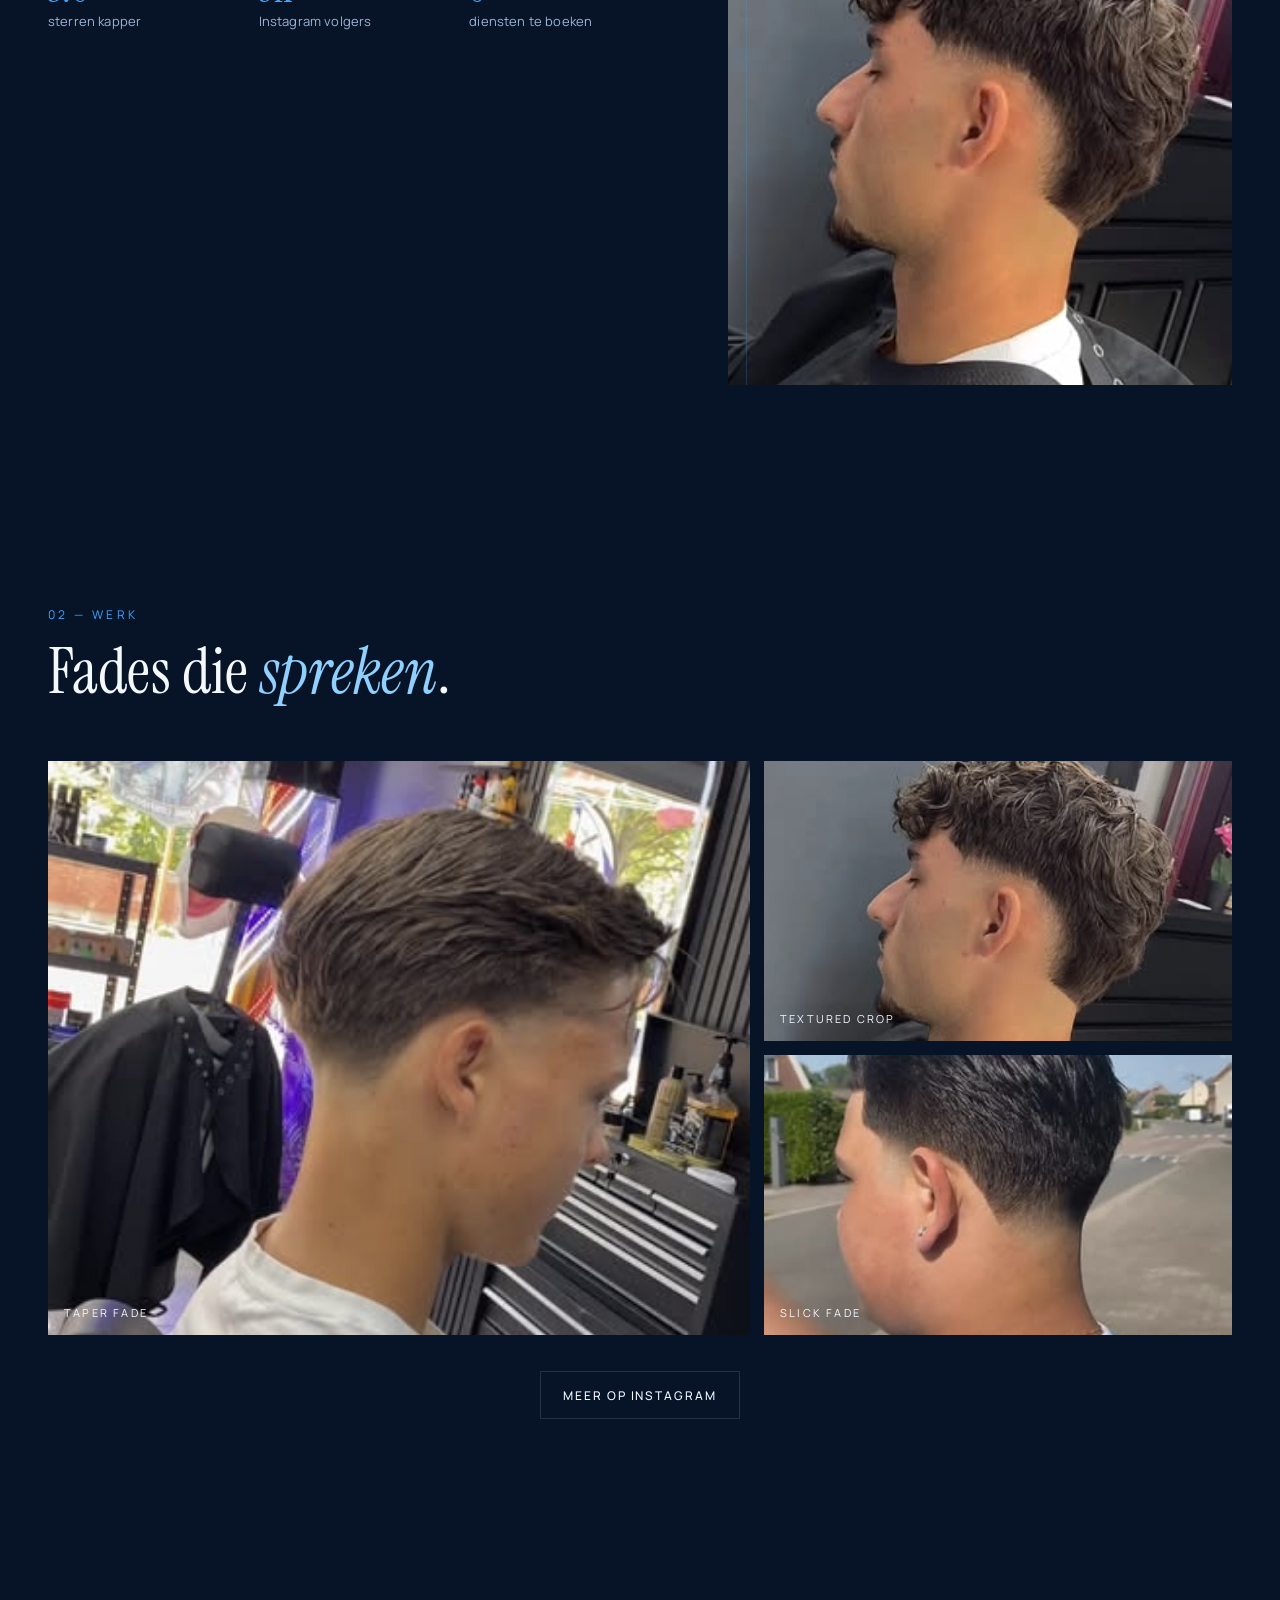
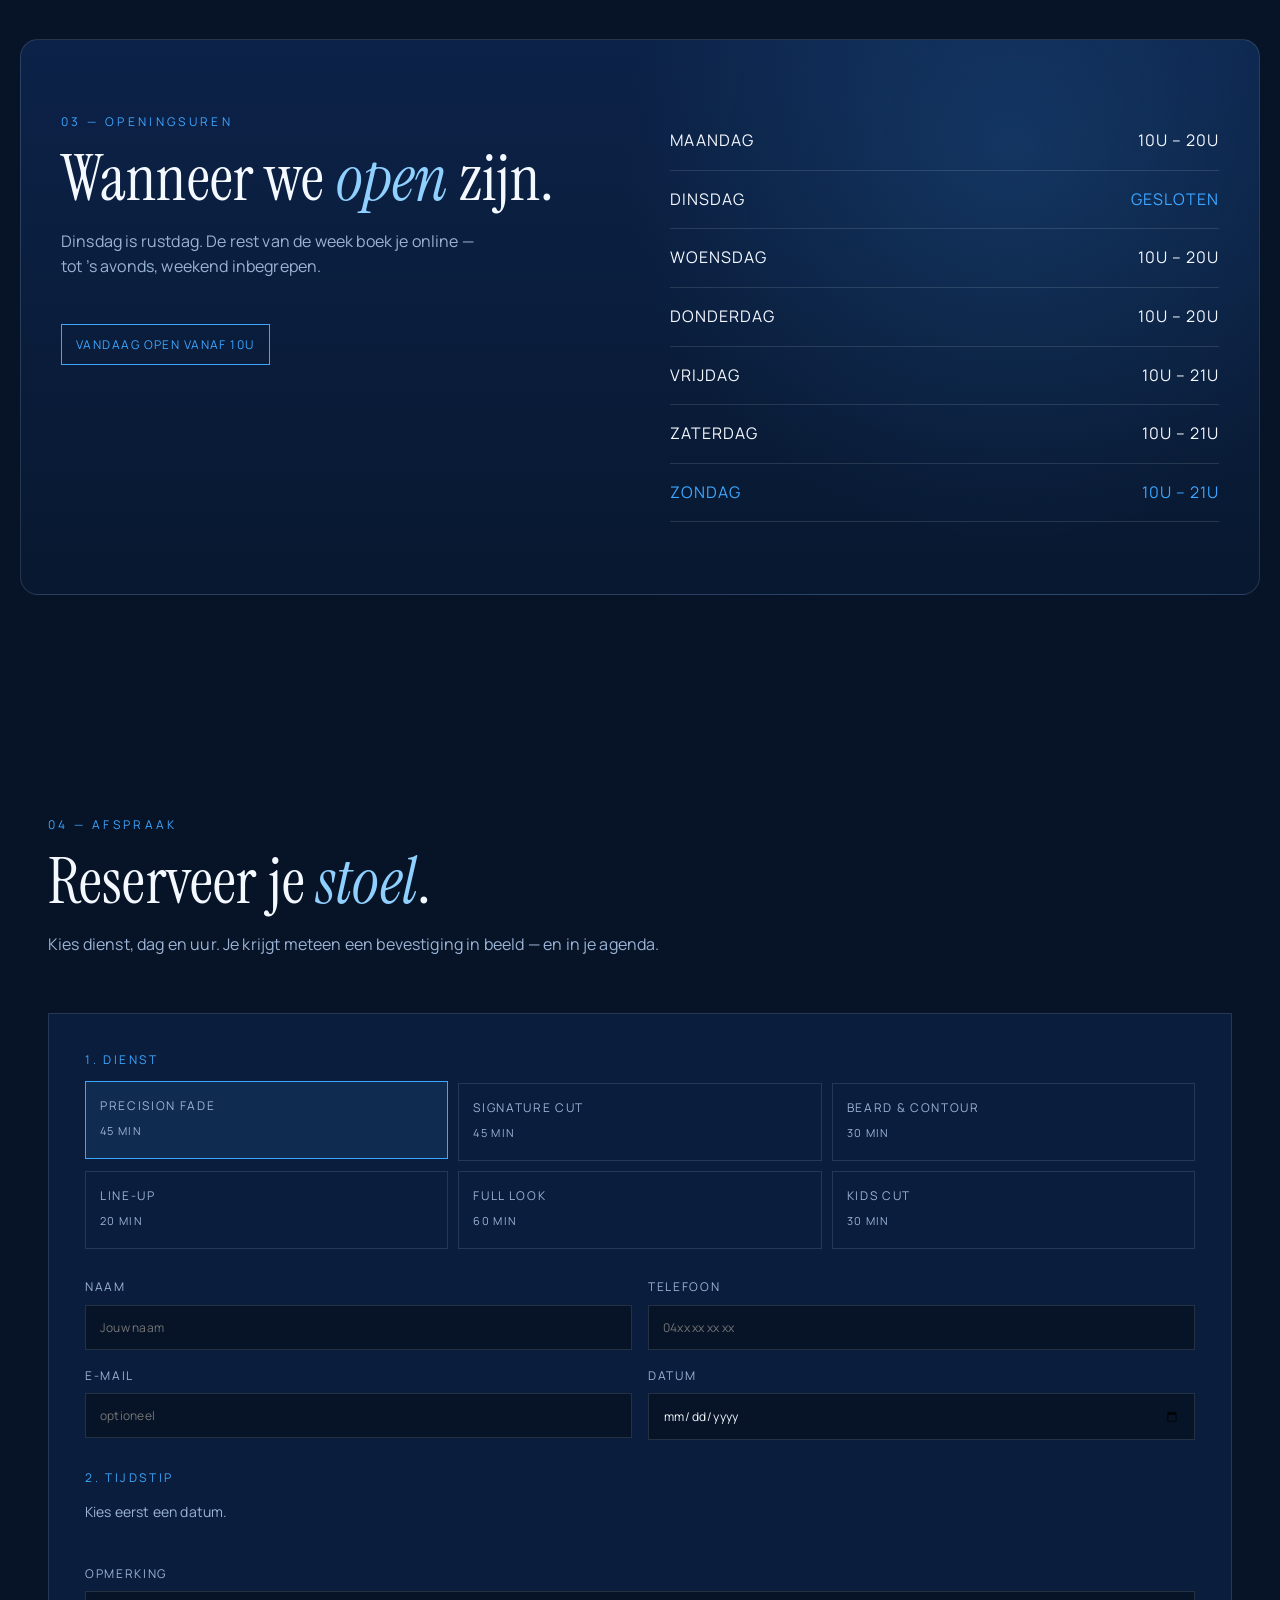
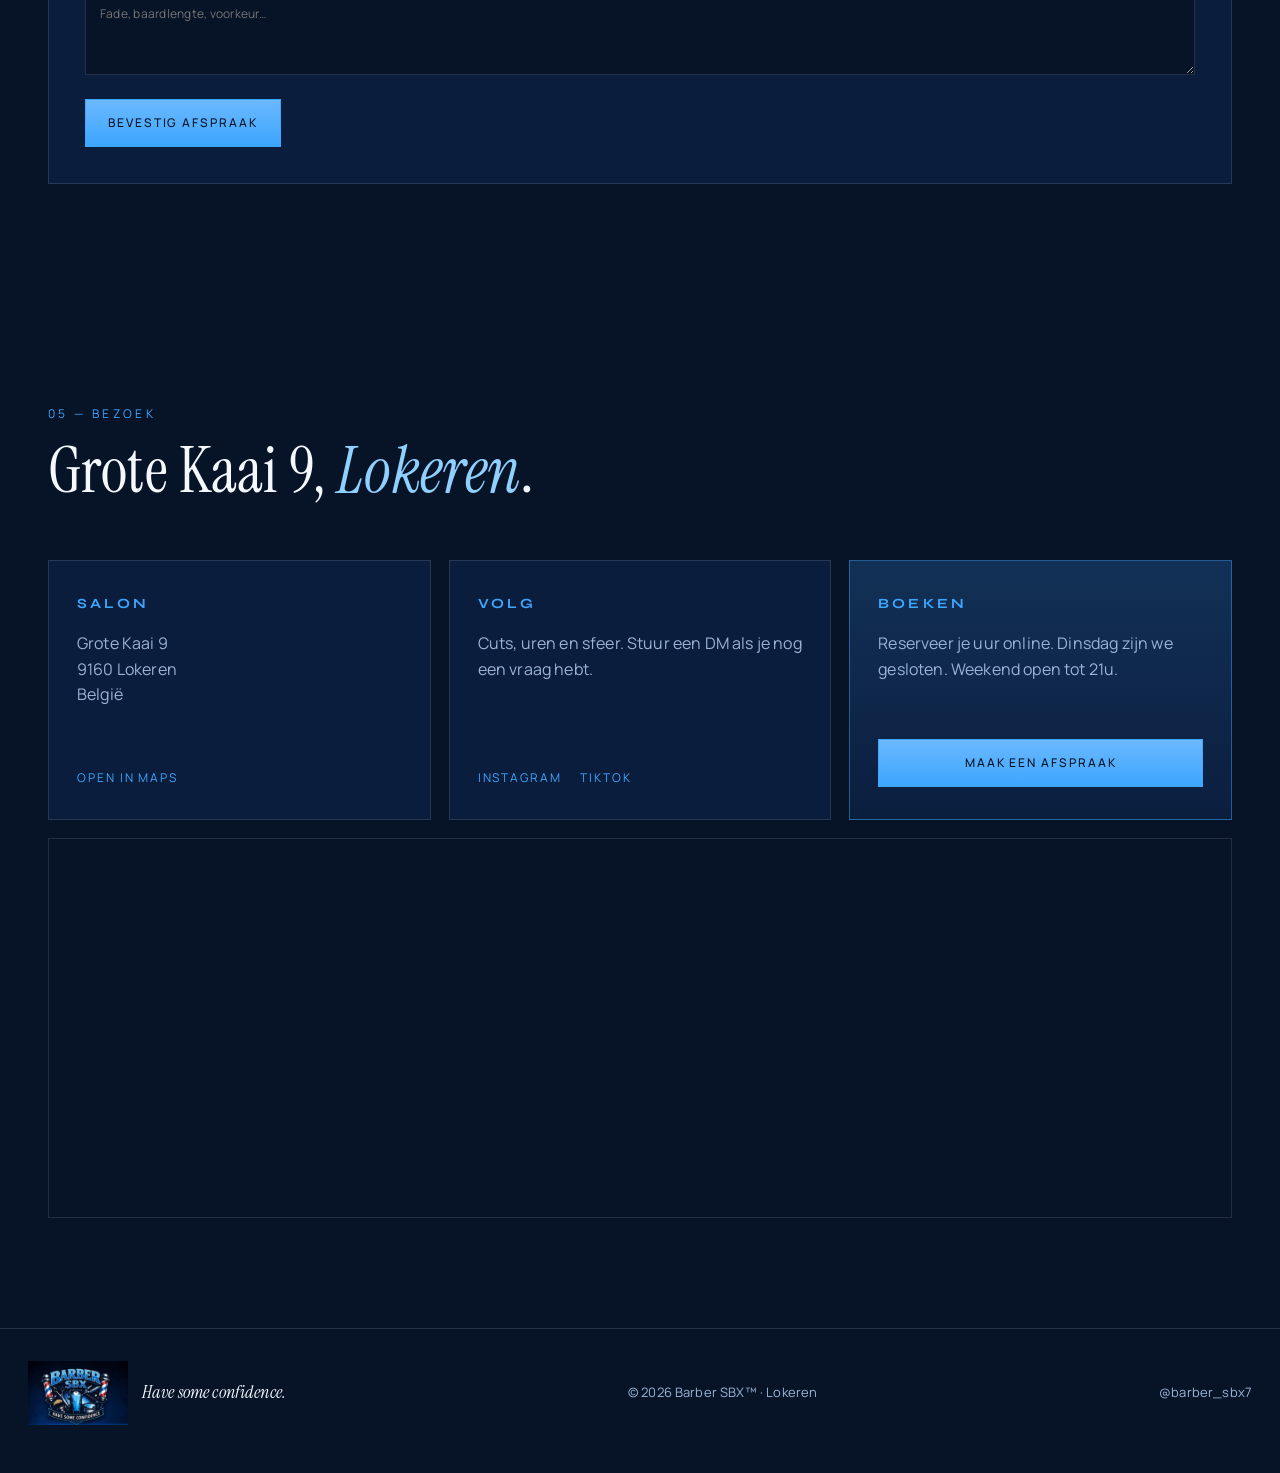
==== commit 7c355cd1: "Use new fonts and autoplay hero video without a play button. Co-authored-by: Cursor <cursoragent@cur" ====
--- a/index.html
+++ b/index.html
@@ -9,7 +9,7 @@
       content="Barber SBX in Lokeren. 5-sterren street barber voor precisie fades, knipbeurten en baard. Grote Kaai 9. Boek online je afspraak."
     />
     <meta name="theme-color" content="#071428" />
-    <link rel="icon" href="assets/favicon.svg" type="image/svg+xml" />
+    <link rel="icon" href="./assets/brand/favicon.svg" type="image/svg+xml" />
     <link rel="canonical" href="https://barbersbx.be/" />
     <meta property="og:title" content="Barber SBX™ | Have Some Confidence" />
     <meta
@@ -17,21 +17,21 @@
       content="5-sterren kapper in Lokeren. Precisie fades. Boek je afspraak online."
     />
     <meta property="og:type" content="website" />
-    <meta property="og:image" content="assets/work-4.jpg" />
+    <meta property="og:image" content="./assets/images/work-4.jpg" />
     <meta property="og:locale" content="nl_BE" />
     <link rel="preconnect" href="https://fonts.googleapis.com" />
     <link rel="preconnect" href="https://fonts.gstatic.com" crossorigin />
     <link
-      href="https://fonts.googleapis.com/css2?family=Cinzel:wght@400;500;600;700&family=Cormorant+Garamond:ital,wght@0,500;0,600;1,400;1,500;1,600&family=Outfit:wght@300;400;500;600&display=swap"
+      href="https://fonts.googleapis.com/css2?family=Instrument+Serif:ital@0;1&family=Manrope:wght@400;500;600;700&family=Syne:wght@500;600;700;800&display=swap"
       rel="stylesheet"
     />
-    <link rel="stylesheet" href="styles.css" />
+    <link rel="stylesheet" href="./styles.css" />
     <script type="application/ld+json">
       {
         "@context": "https://schema.org",
         "@type": "HairSalon",
         "name": "Barber SBX",
-        "image": "assets/work-4.jpg",
+        "image": "./assets/images/work-4.jpg",
         "url": "https://www.instagram.com/barber_sbx7/",
         "address": {
           "@type": "PostalAddress",
@@ -96,13 +96,13 @@
     <div class="cursor" aria-hidden="true"></div>
 
     <div class="loader" id="loader">
-      <img class="loader-logo" src="assets/logo.png" alt="Barber SBX" />
+      <img class="loader-logo" src="./assets/brand/logo.png" alt="Barber SBX" />
       <p>Have some confidence</p>
     </div>
 
     <header class="nav" id="nav">
       <a class="nav-brand" href="#top">
-        <img class="nav-logo" src="assets/logo.png" alt="Barber SBX" />
+        <img class="nav-logo" src="./assets/brand/logo.png" alt="Barber SBX" />
       </a>
       <nav class="nav-links" id="navLinks" aria-label="Hoofdnavigatie">
         <a href="#over">Over</a>
@@ -157,10 +157,20 @@
           </dl>
         </div>
         <div class="hero-media">
-          <video autoplay muted loop playsinline poster="assets/work-4.jpg" aria-label="Barber aan het knippen">
-            <source src="assets/cut-hero.mp4" type="video/mp4" />
+          <video
+            autoplay
+            muted
+            loop
+            playsinline
+            webkit-playsinline
+            preload="auto"
+            disablepictureinpicture
+            controlslist="nodownload nofullscreen noremoteplayback"
+            aria-label="Barber aan het knippen"
+          >
+            <source src="./assets/video/cut-hero.mp4" type="video/mp4" />
           </video>
-          <img src="assets/work-4.jpg" alt="" />
+          <img src="./assets/images/work-4.jpg" alt="" />
         </div>
       </section>
 
@@ -211,7 +221,7 @@
             </ul>
           </div>
           <figure class="about-portrait">
-            <img src="assets/work-5.jpg" alt="Textured fade bij Barber SBX in Lokeren" />
+            <img src="./assets/images/work-5.jpg" alt="Textured fade bij Barber SBX in Lokeren" />
             <figcaption>
               <span>Barber SBX™</span>
               <span>Opkomende barber · Lokeren</span>
@@ -226,16 +236,16 @@
           <h2>Fades die <em>spreken</em>.</h2>
         </div>
         <div class="gallery-grid reveal">
-          <a class="shot tall" href="assets/work-4.jpg" data-lightbox>
-            <img src="assets/work-4.jpg" alt="Klassieke taper fade in de salon" />
+          <a class="shot tall" href="./assets/images/work-4.jpg" data-lightbox>
+            <img src="./assets/images/work-4.jpg" alt="Klassieke taper fade in de salon" />
             <span>Taper fade</span>
           </a>
-          <a class="shot" href="assets/work-5.jpg" data-lightbox>
-            <img src="assets/work-5.jpg" alt="Textured crop fade bij Barber SBX" />
+          <a class="shot" href="./assets/images/work-5.jpg" data-lightbox>
+            <img src="./assets/images/work-5.jpg" alt="Textured crop fade bij Barber SBX" />
             <span>Textured crop</span>
           </a>
-          <a class="shot" href="assets/work-2.jpg" data-lightbox>
-            <img src="assets/work-2.jpg" alt="Slick back fade in Lokeren" />
+          <a class="shot" href="./assets/images/work-2.jpg" data-lightbox>
+            <img src="./assets/images/work-2.jpg" alt="Slick back fade in Lokeren" />
             <span>Slick fade</span>
           </a>
         </div>
@@ -401,7 +411,7 @@
 
     <footer class="footer">
       <div class="footer-brand">
-        <img class="footer-logo" src="assets/logo.png" alt="Barber SBX" />
+        <img class="footer-logo" src="./assets/brand/logo.png" alt="Barber SBX" />
         <p>Have some confidence.</p>
       </div>
       <p>© <span id="year"></span> Barber SBX™ · Lokeren</p>
@@ -413,6 +423,6 @@
       <img id="lightboxImg" alt="" />
     </div>
 
-    <script src="app.js"></script>
+    <script src="./app.js"></script>
   </body>
 </html>
--- a/styles.css
+++ b/styles.css
@@ -11,9 +11,9 @@
   --cyan: #3da6ff;
   --pole-red: #e31b28;
   --line: rgba(244, 248, 255, 0.12);
-  --serif: "Cormorant Garamond", "Times New Roman", serif;
-  --display: "Cinzel", "Times New Roman", serif;
-  --sans: "Outfit", system-ui, sans-serif;
+  --serif: "Instrument Serif", Georgia, serif;
+  --display: "Syne", system-ui, sans-serif;
+  --sans: "Manrope", system-ui, sans-serif;
   --radius: 18px;
   --nav-h: 84px;
 }
@@ -168,6 +168,7 @@
   position: absolute;
   inset: 0;
   z-index: 1;
+  pointer-events: none;
   animation: reelzoom 18s ease-in-out infinite alternate;
 }
 
@@ -183,6 +184,18 @@
   to {
     transform: scale(1.08);
   }
+}
+
+video::-webkit-media-controls,
+video::-webkit-media-controls-enclosure,
+video::-webkit-media-controls-start-playback-button,
+video::-webkit-media-controls-overlay-play-button {
+  display: none !important;
+  -webkit-appearance: none;
+  opacity: 0;
+  pointer-events: none;
+  width: 0;
+  height: 0;
 }
 
 .hero-content > * {
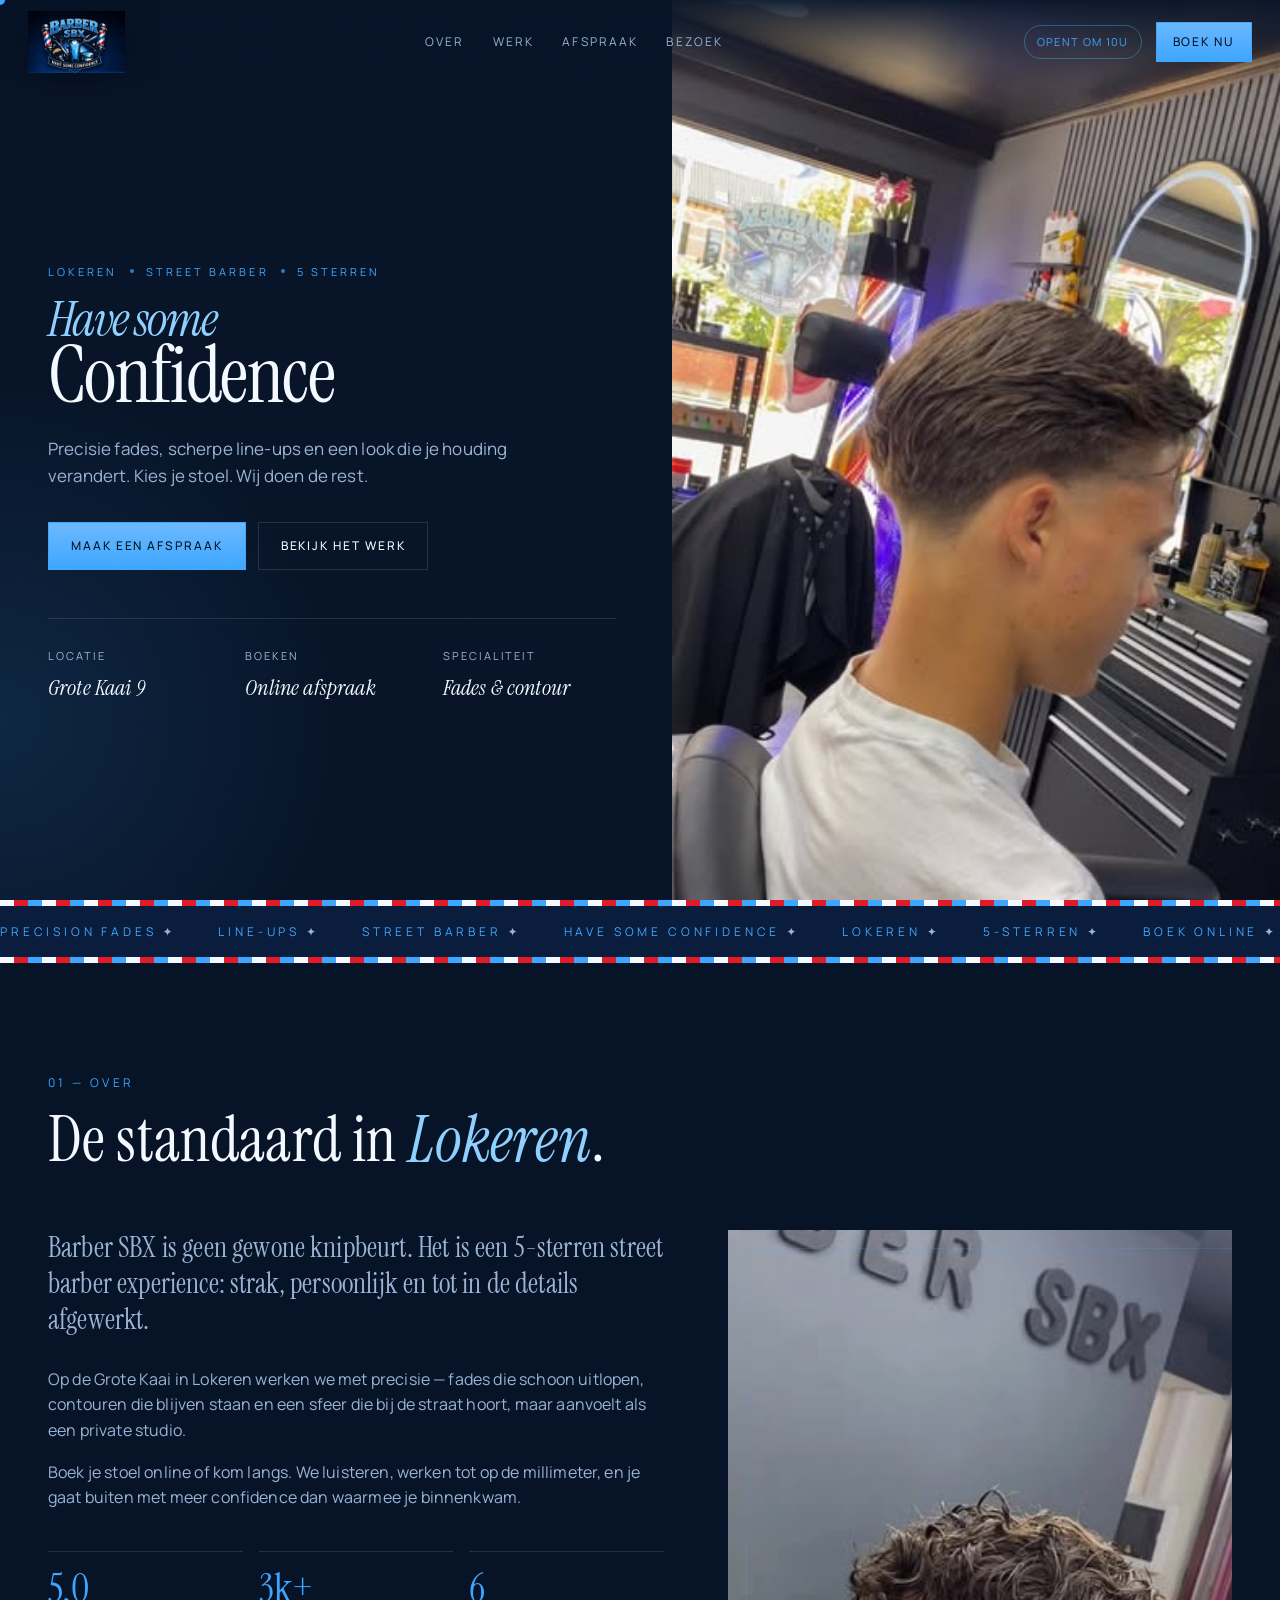
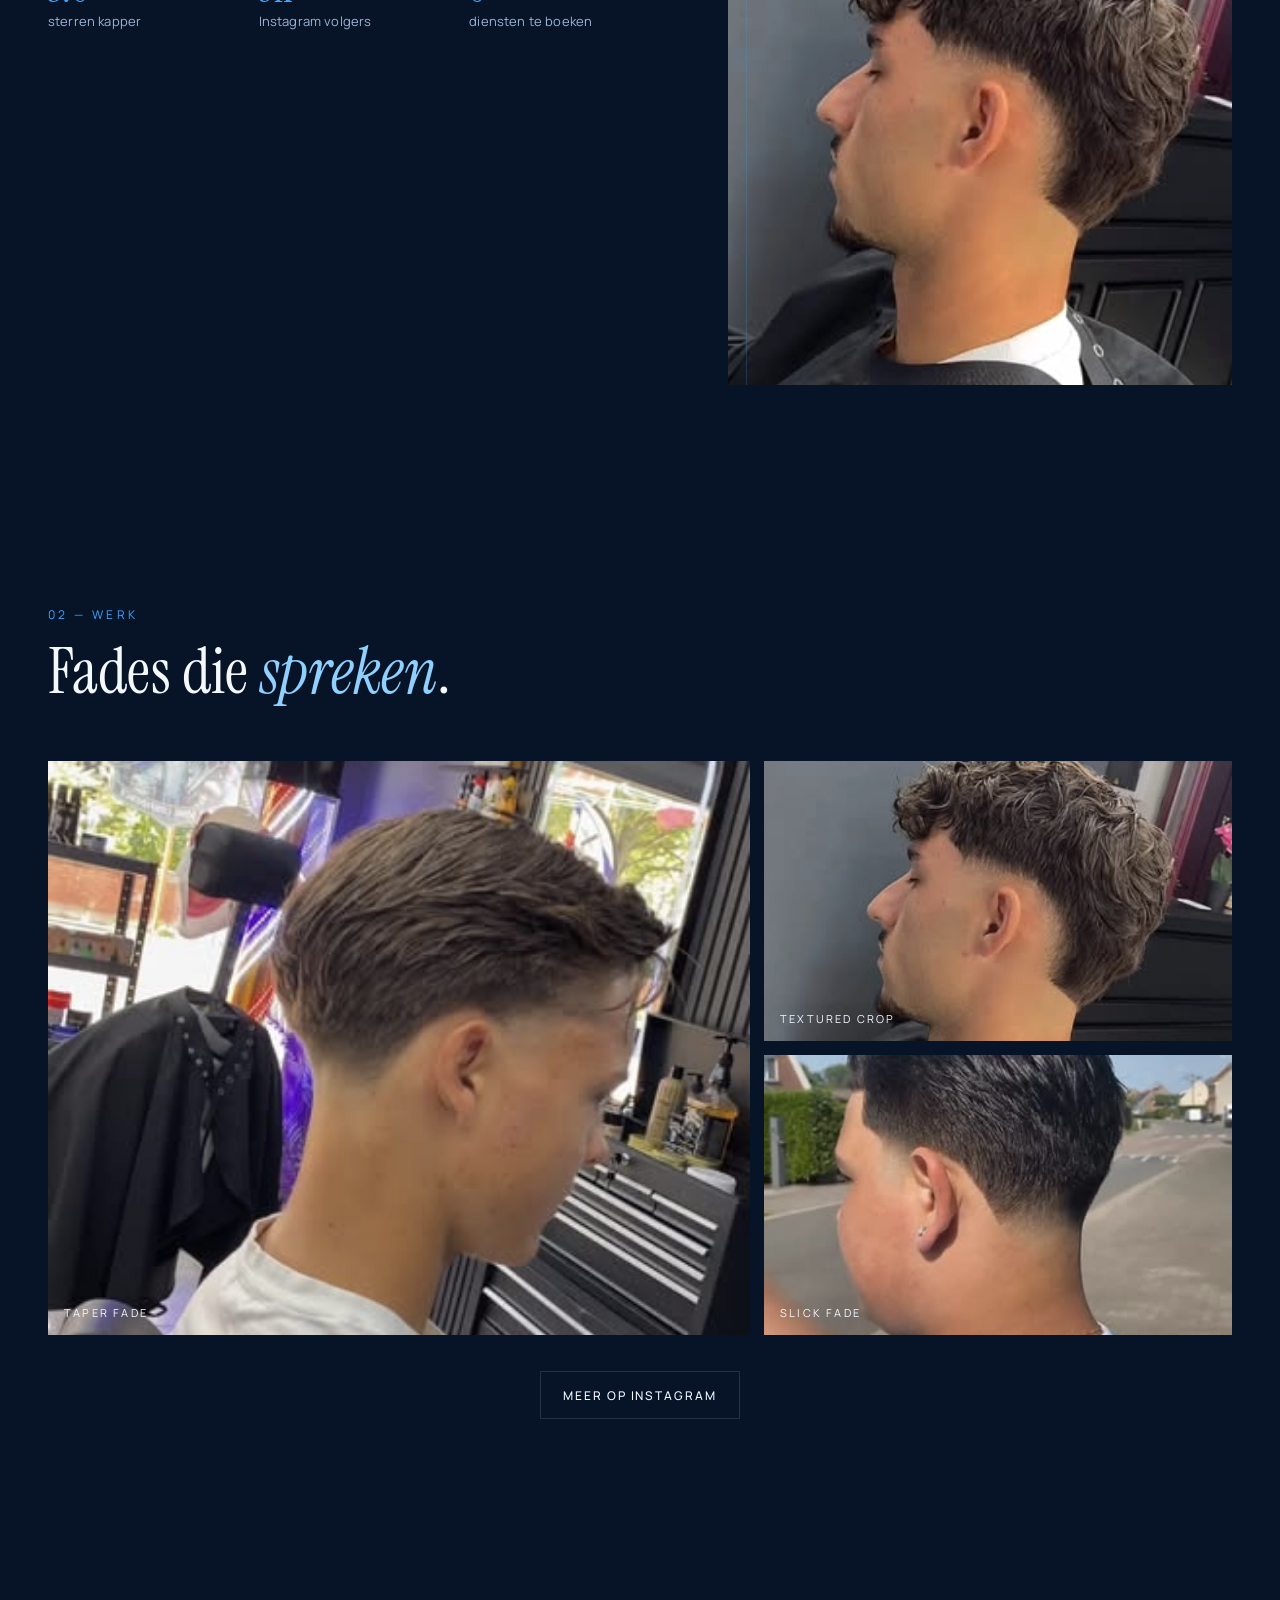
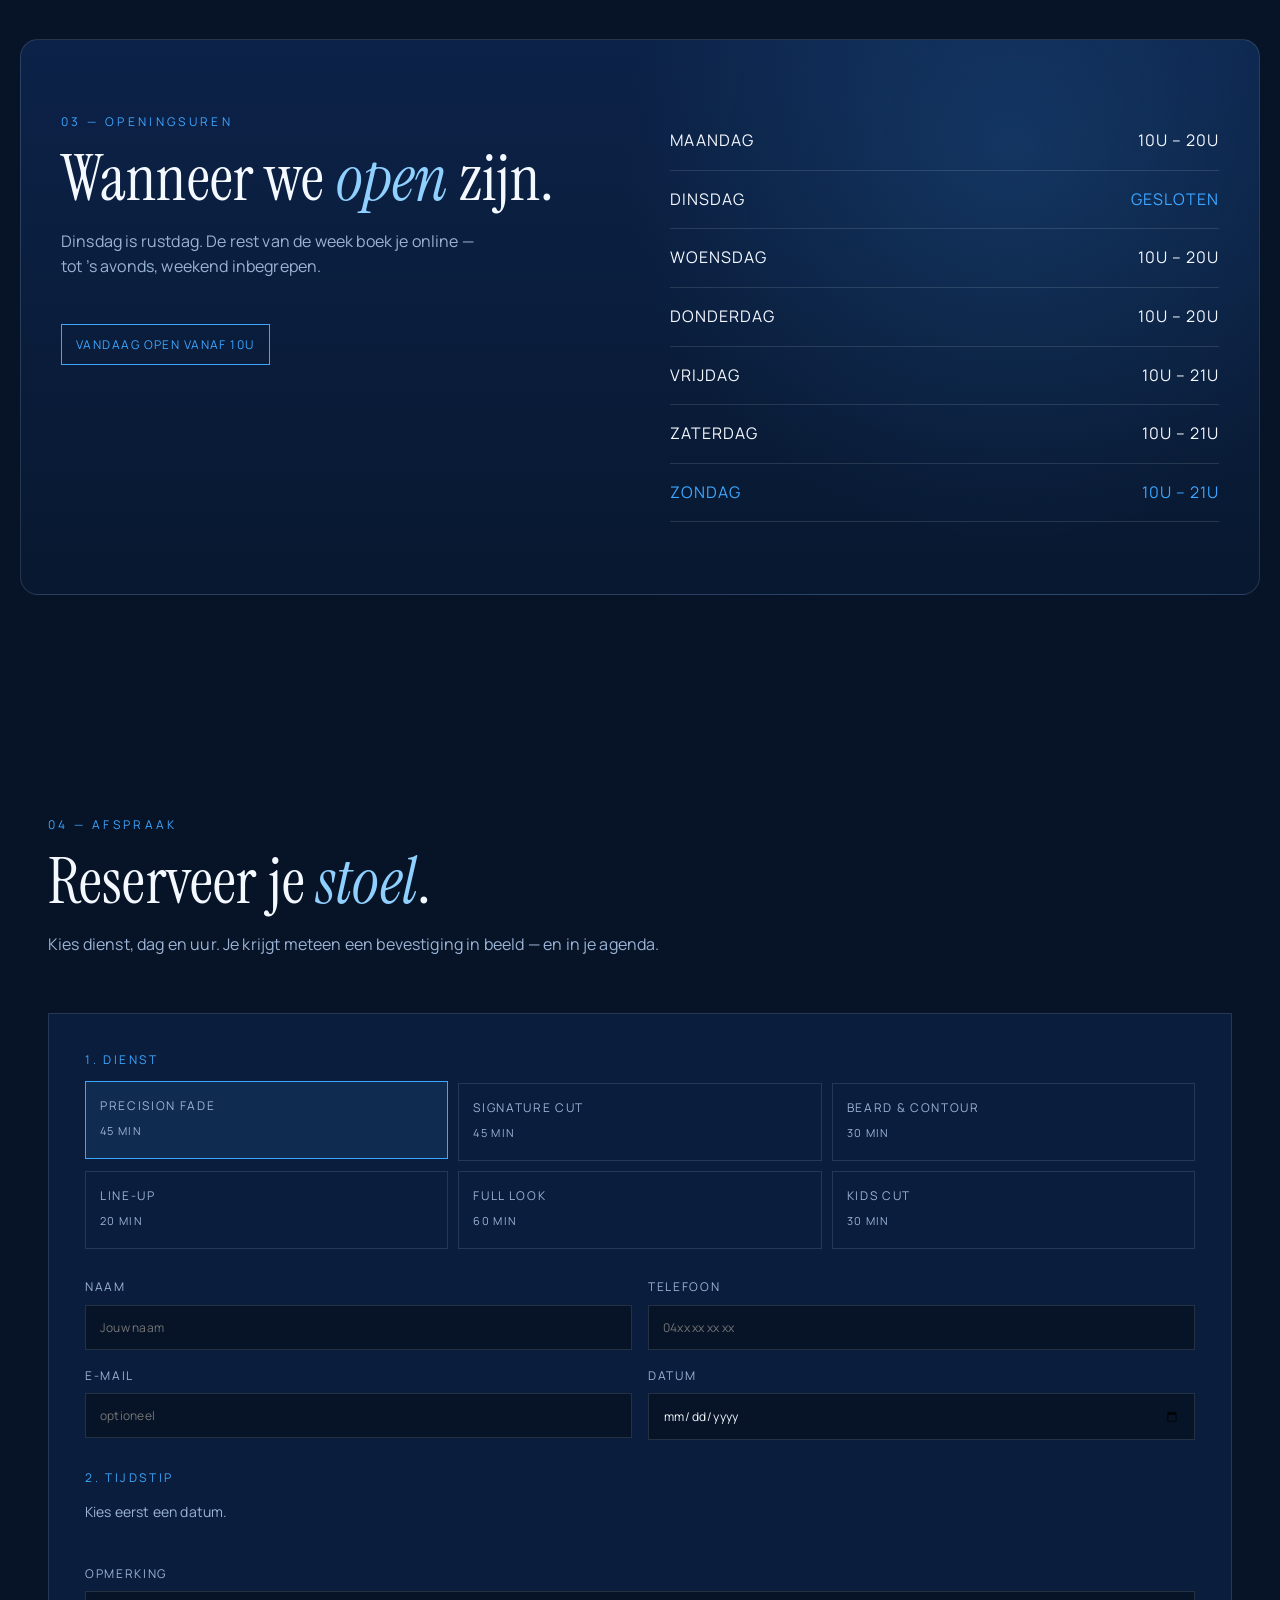
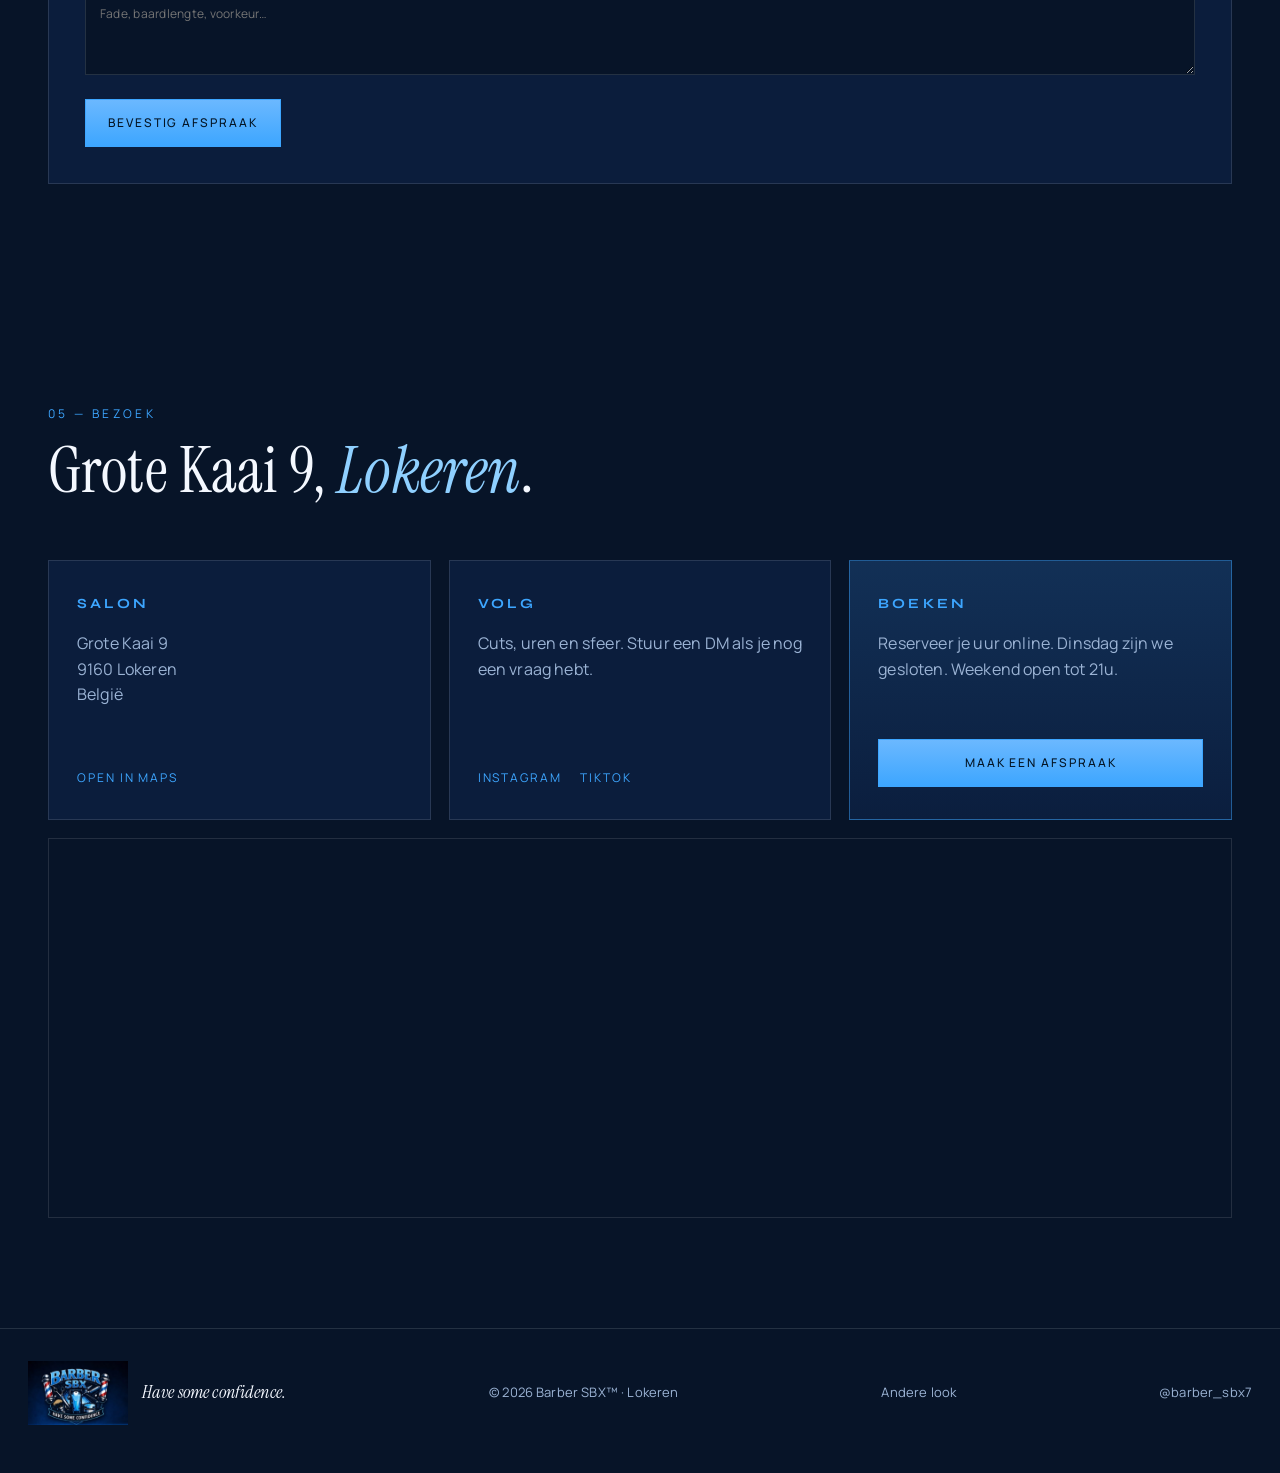
==== commit 219bedd7: "Add a second street-style site version ready to publish. Co-authored-by: Cursor <cursoragent@cursor." ====
--- a/index.html
+++ b/index.html
@@ -415,6 +415,7 @@
         <p>Have some confidence.</p>
       </div>
       <p>© <span id="year"></span> Barber SBX™ · Lokeren</p>
+      <a href="./alt/">Andere look</a>
       <a href="https://www.instagram.com/barber_sbx7/" target="_blank" rel="noopener">@barber_sbx7</a>
     </footer>
 
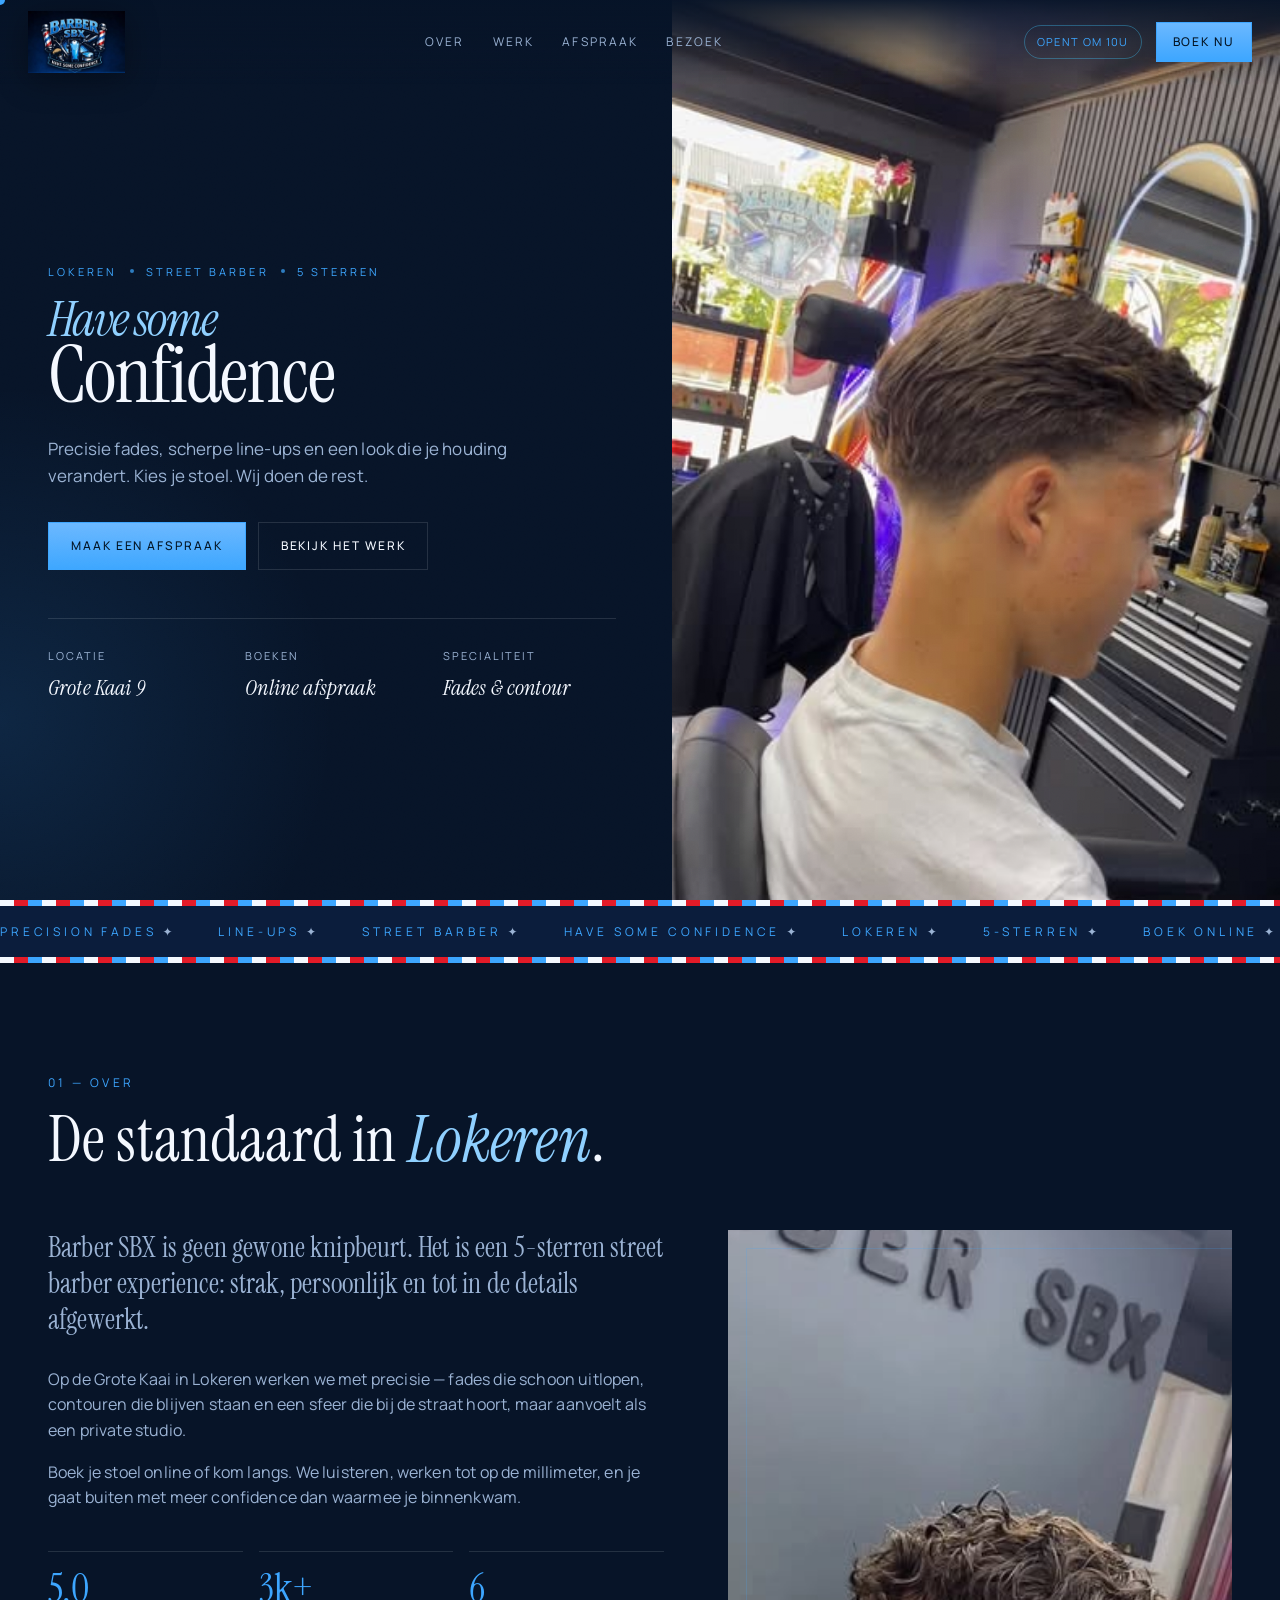
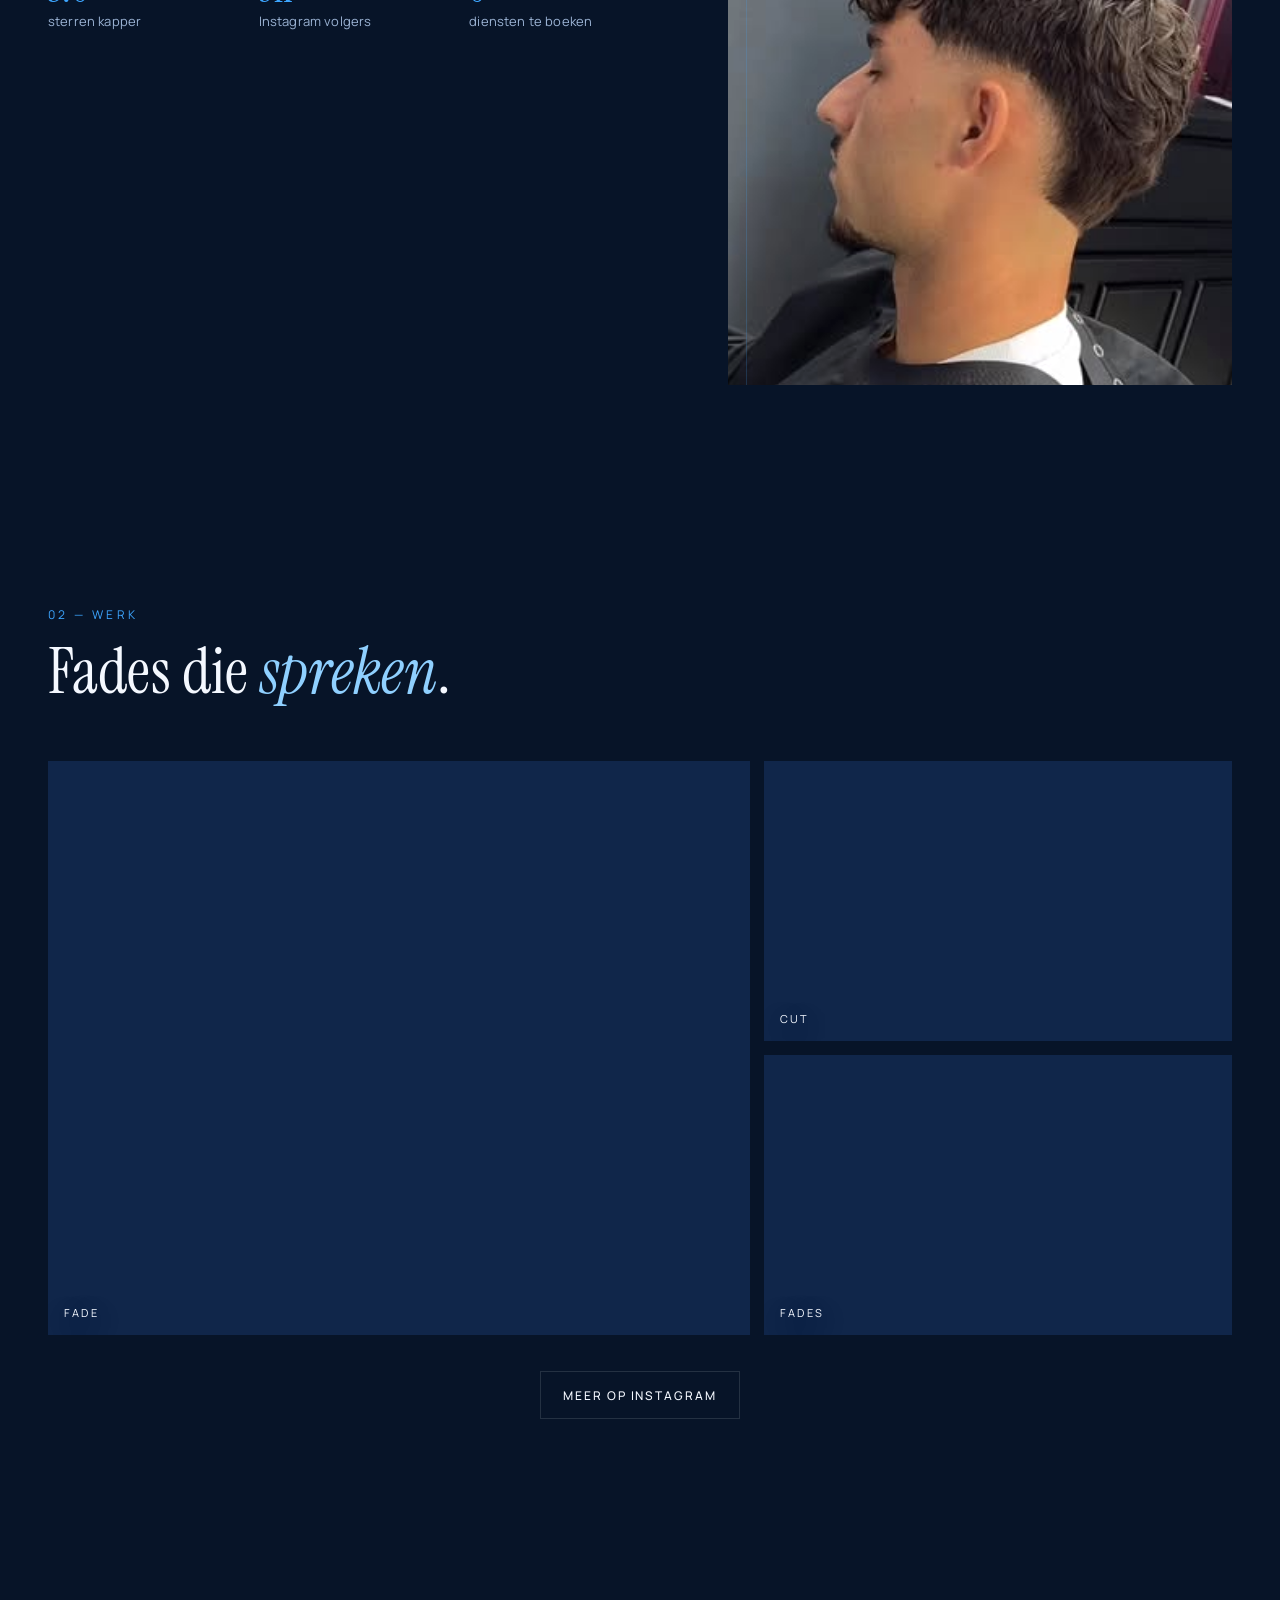
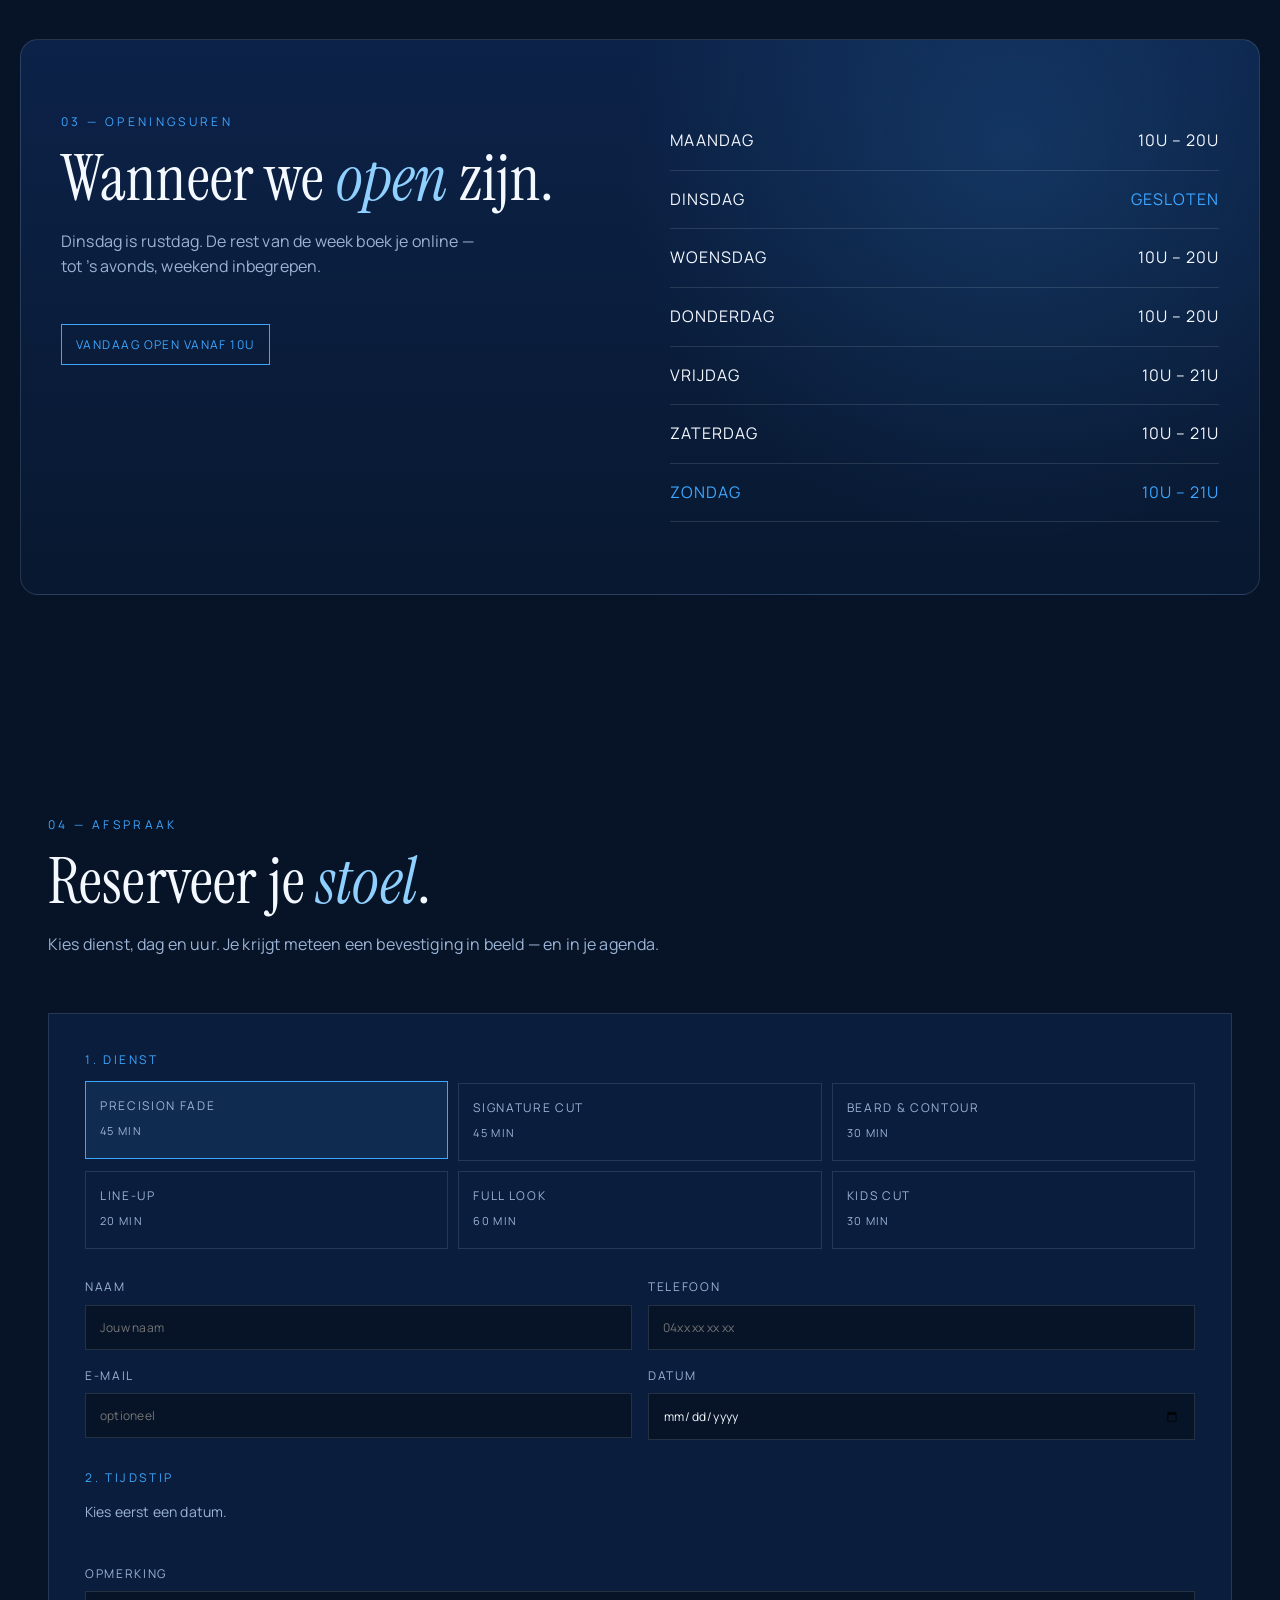
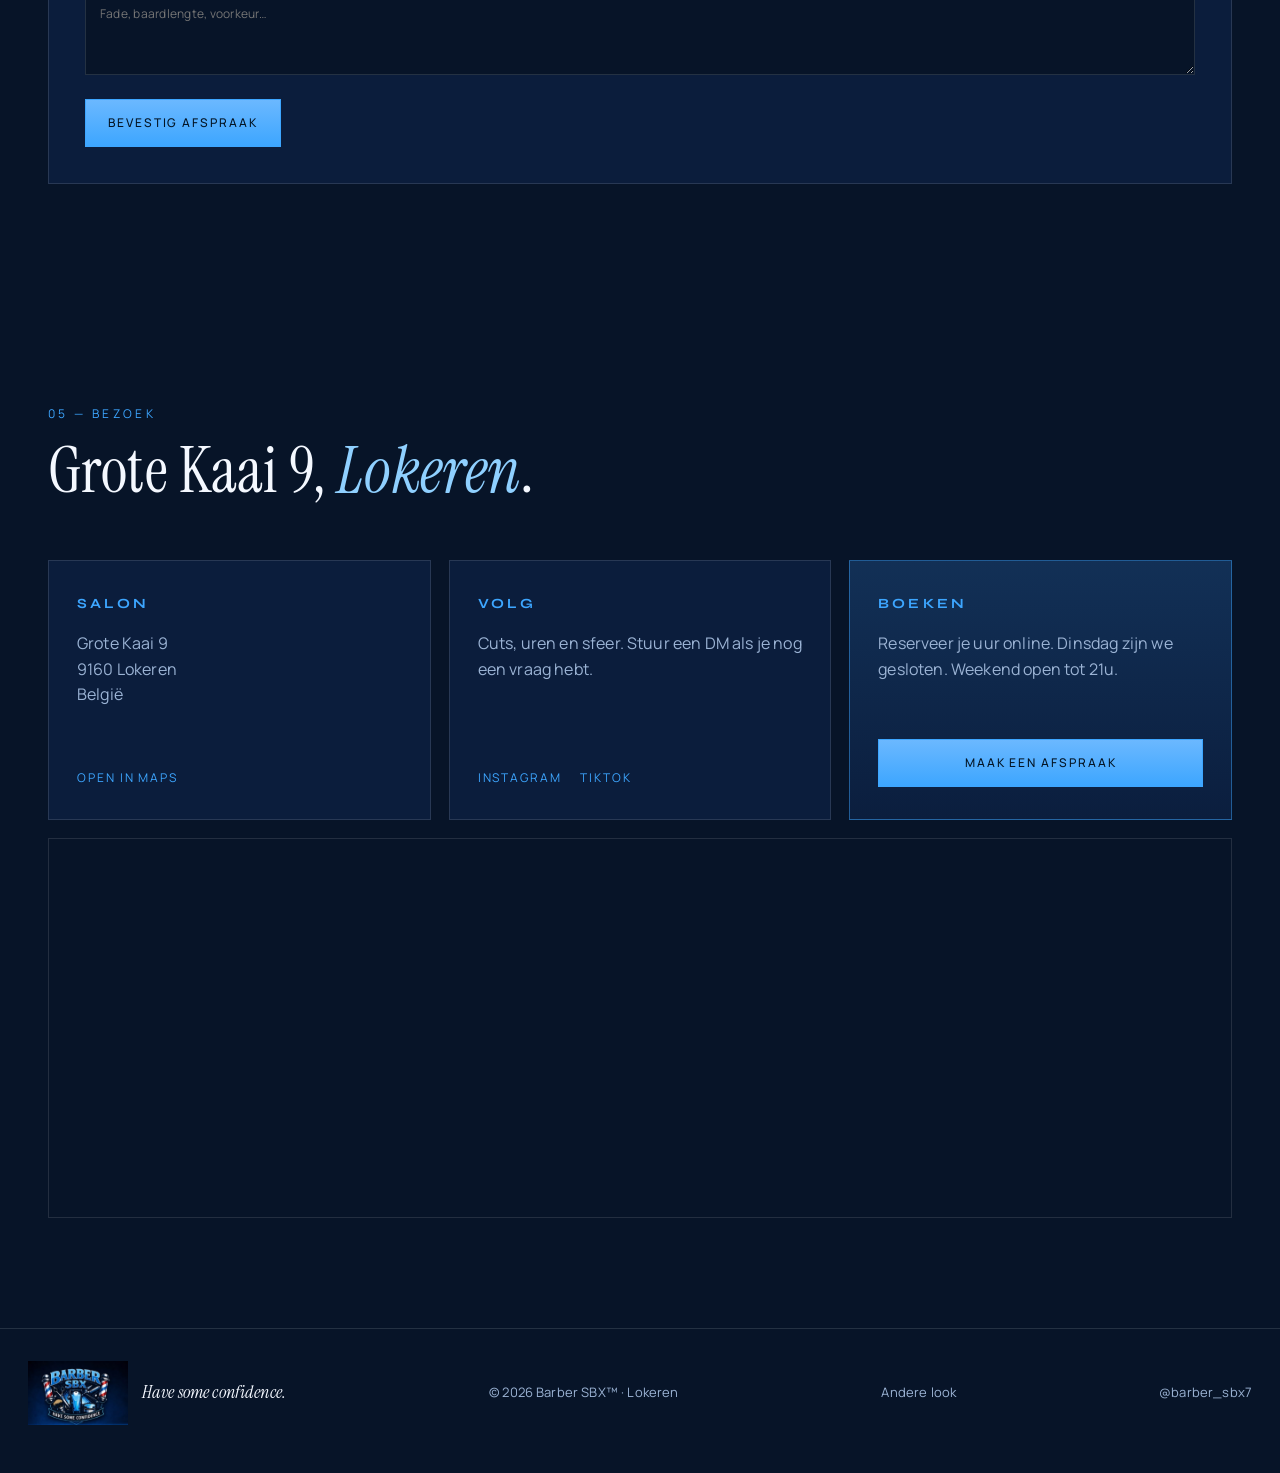
==== commit cf7730a6: "Play Instagram example cuts in the Werk gallery. Co-authored-by: Cursor <cursoragent@cursor.com>" ====
--- a/index.html
+++ b/index.html
@@ -236,18 +236,54 @@
           <h2>Fades die <em>spreken</em>.</h2>
         </div>
         <div class="gallery-grid reveal">
-          <a class="shot tall" href="./assets/images/work-4.jpg" data-lightbox>
-            <img src="./assets/images/work-4.jpg" alt="Klassieke taper fade in de salon" />
-            <span>Taper fade</span>
-          </a>
-          <a class="shot" href="./assets/images/work-5.jpg" data-lightbox>
-            <img src="./assets/images/work-5.jpg" alt="Textured crop fade bij Barber SBX" />
-            <span>Textured crop</span>
-          </a>
-          <a class="shot" href="./assets/images/work-2.jpg" data-lightbox>
-            <img src="./assets/images/work-2.jpg" alt="Slick back fade in Lokeren" />
-            <span>Slick fade</span>
-          </a>
+          <article class="shot tall">
+            <video
+              autoplay
+              muted
+              loop
+              playsinline
+              webkit-playsinline
+              preload="metadata"
+              disablepictureinpicture
+              controlslist="nodownload nofullscreen noremoteplayback"
+              aria-label="Voorbeeldkapsel fade van Barber SBX"
+            >
+              <source src="./assets/video/cut-1.mp4" type="video/mp4" />
+            </video>
+            <span>Fade</span>
+          </article>
+          <article class="shot">
+            <video
+              autoplay
+              muted
+              loop
+              playsinline
+              webkit-playsinline
+              preload="metadata"
+              disablepictureinpicture
+              controlslist="nodownload nofullscreen noremoteplayback"
+              aria-label="Voorbeeldkapsel cut van Barber SBX"
+            >
+              <source src="./assets/video/cut-2.mp4" type="video/mp4" />
+            </video>
+            <span>Cut</span>
+          </article>
+          <article class="shot">
+            <video
+              autoplay
+              muted
+              loop
+              playsinline
+              webkit-playsinline
+              preload="metadata"
+              disablepictureinpicture
+              controlslist="nodownload nofullscreen noremoteplayback"
+              aria-label="Voorbeeldkapsels fades van Barber SBX"
+            >
+              <source src="./assets/video/cut-3.mp4" type="video/mp4" />
+            </video>
+            <span>Fades</span>
+          </article>
         </div>
         <div class="center-cta">
           <a class="btn btn-ghost" href="https://www.instagram.com/barber_sbx7/" target="_blank" rel="noopener">
--- a/styles.css
+++ b/styles.css
@@ -161,7 +161,7 @@
   width: 100%;
   height: 100%;
   object-fit: cover;
-  object-position: right 18%;
+  object-position: center 28%;
 }
 
 .hero-media video {
@@ -733,15 +733,22 @@
   grid-column: 2 / span 2;
 }
 
-.shot img {
+.shot img,
+.shot video {
   width: 100%;
   height: 100%;
   object-fit: cover;
+  display: block;
   transition: transform 0.8s ease, filter 0.8s ease;
   filter: saturate(0.8);
 }
 
-.shot:hover img {
+.shot video {
+  pointer-events: none;
+}
+
+.shot:hover img,
+.shot:hover video {
   transform: scale(1.05);
   filter: saturate(1);
 }
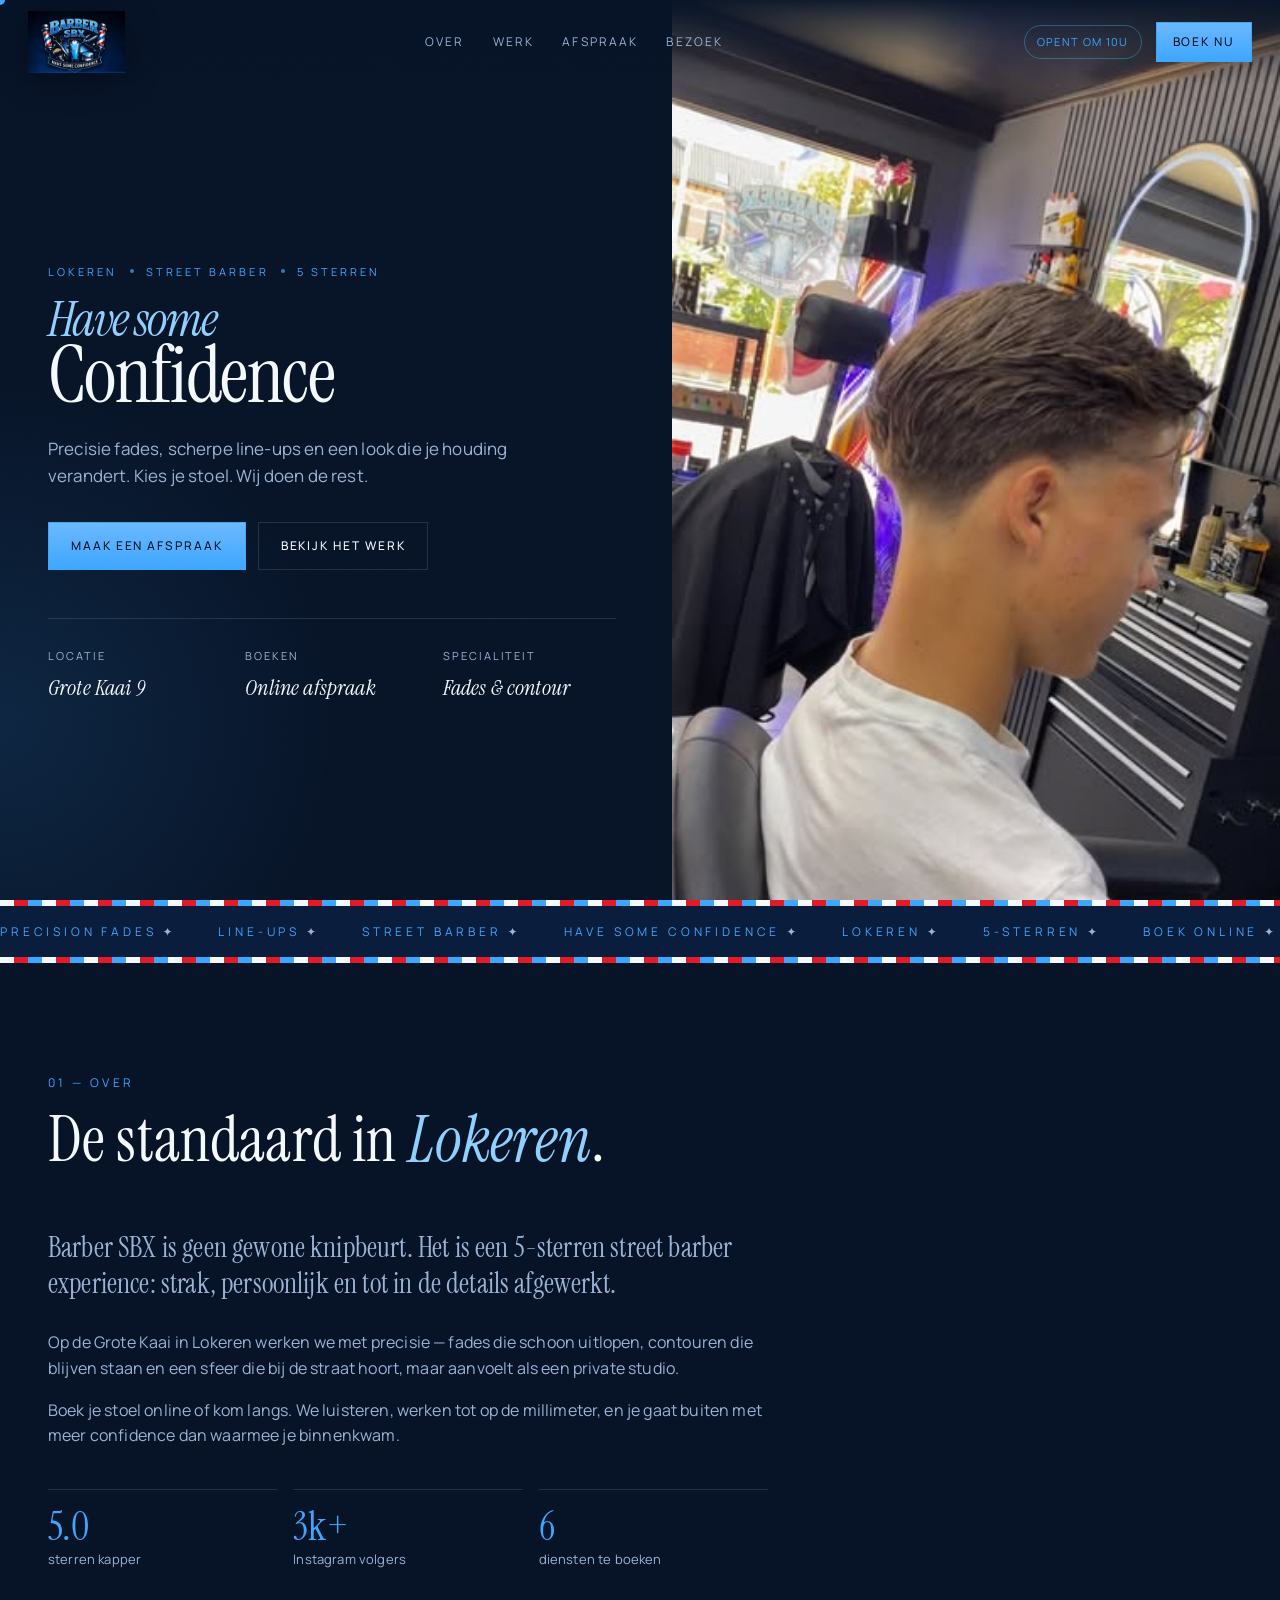
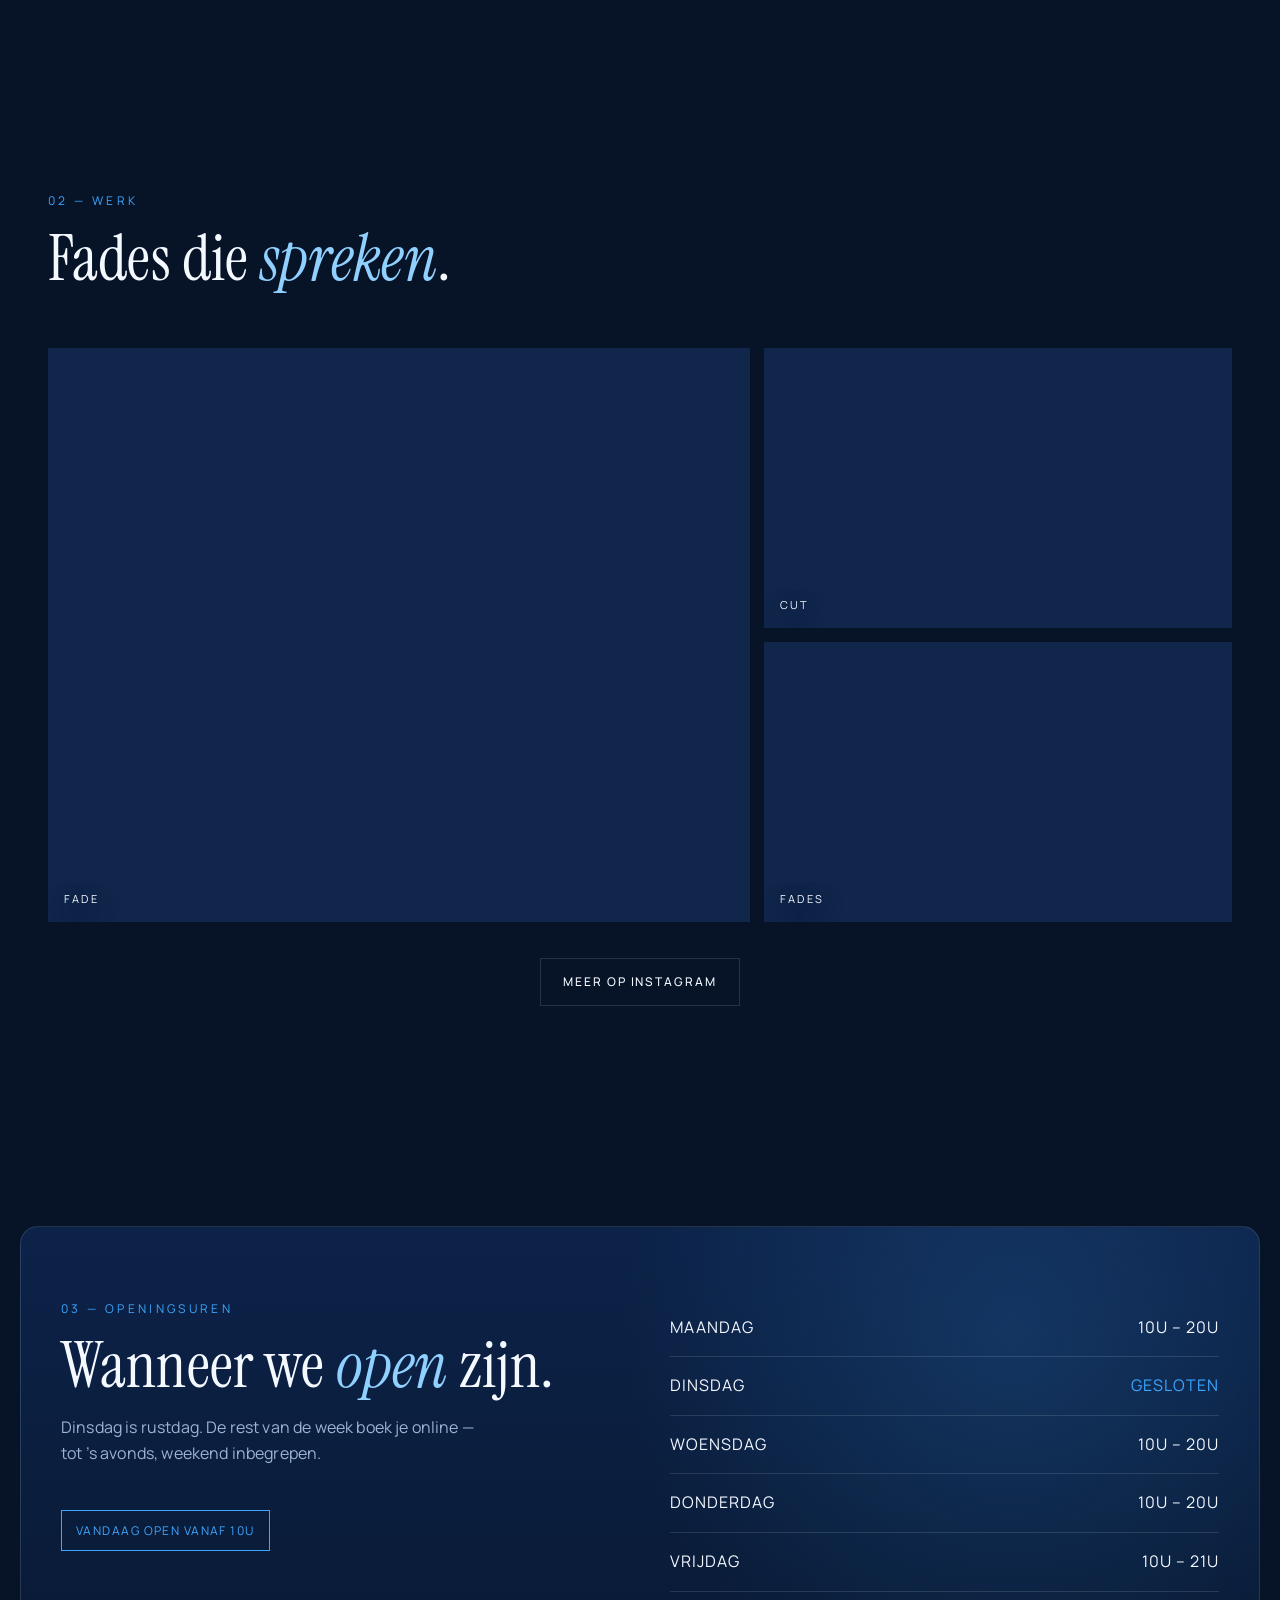
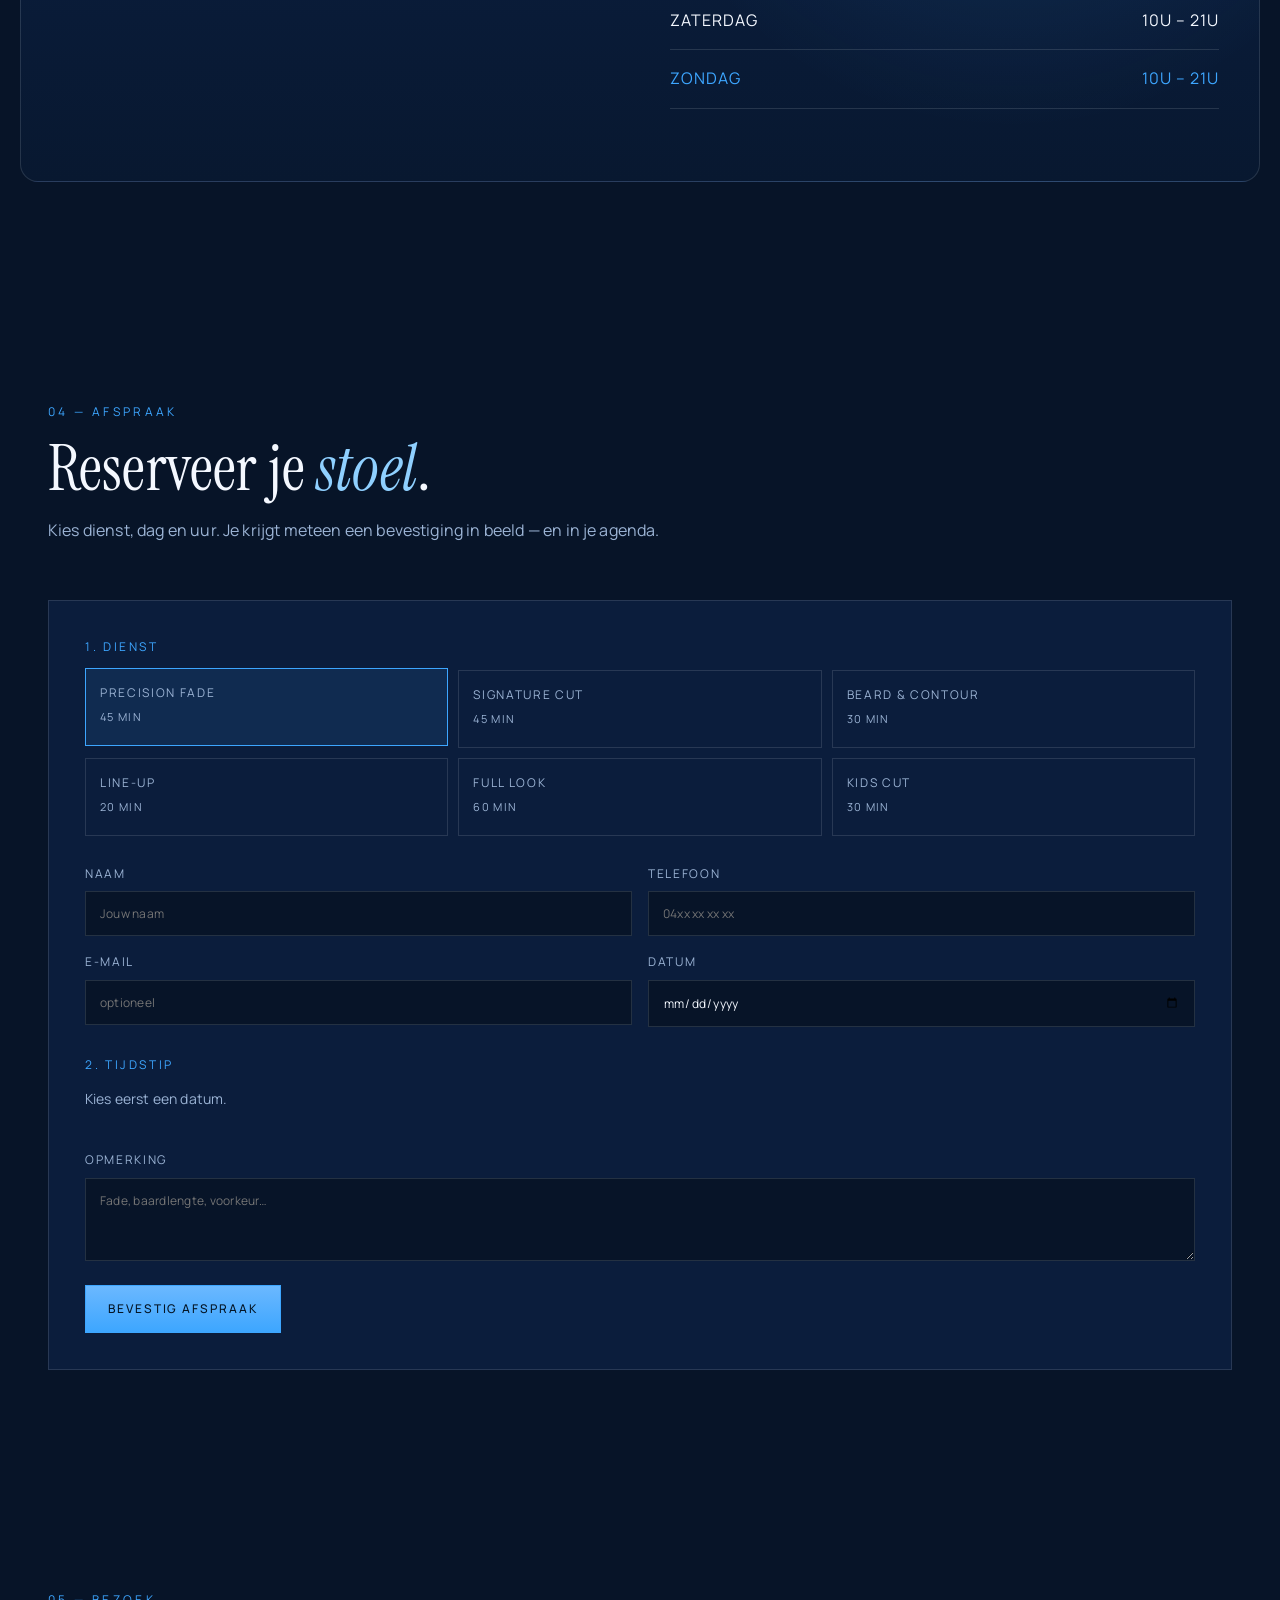
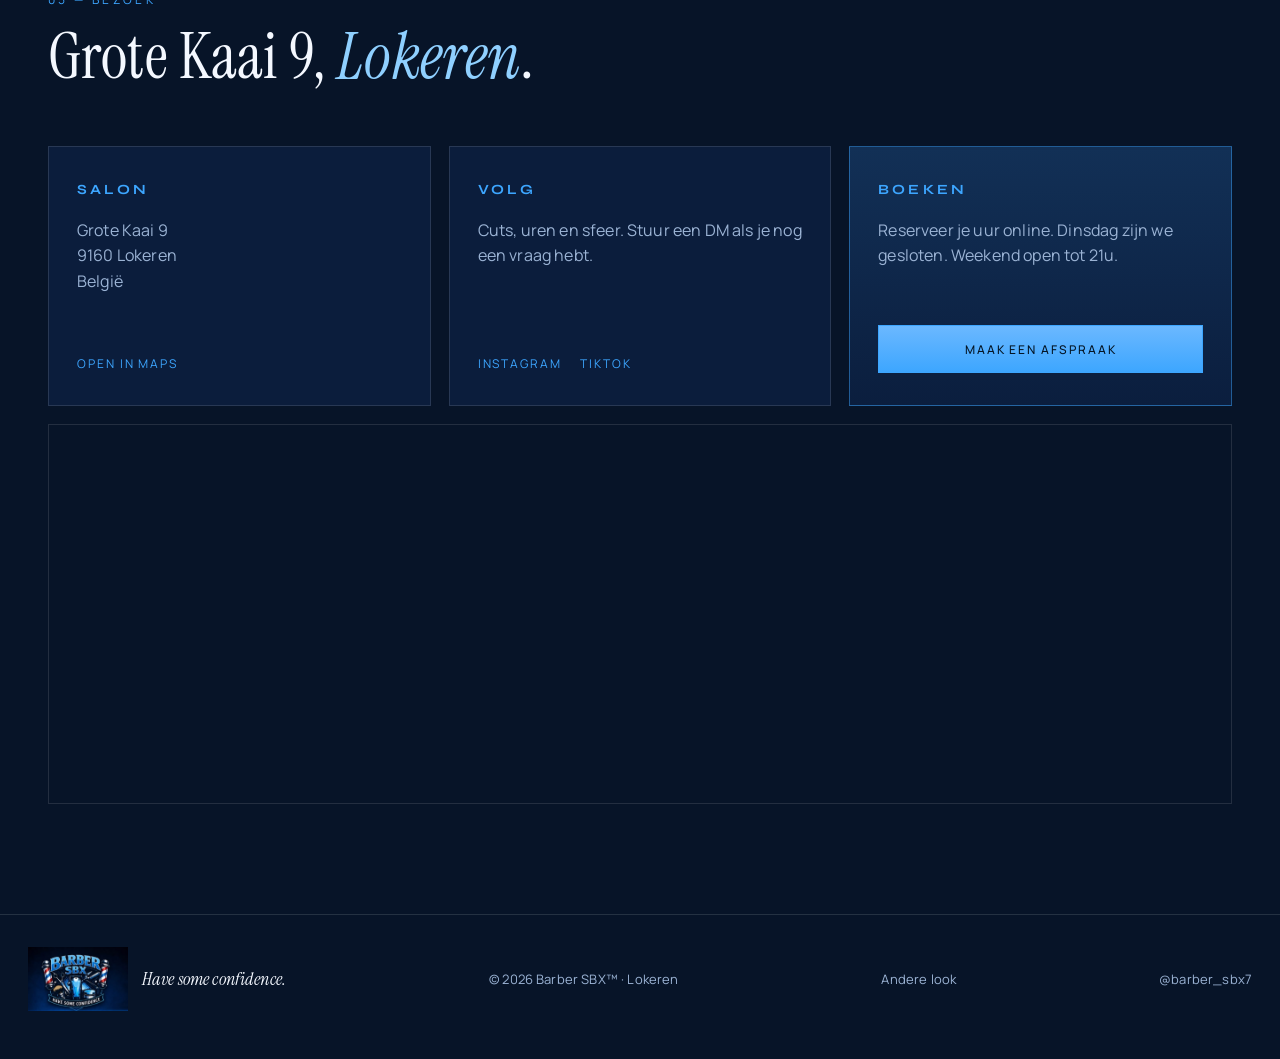
==== commit 3032112b: "Remove the about portrait from the site. Co-authored-by: Cursor <cursoragent@cursor.com>" ====
--- a/index.html
+++ b/index.html
@@ -220,13 +220,6 @@
               </li>
             </ul>
           </div>
-          <figure class="about-portrait">
-            <img src="./assets/images/work-5.jpg" alt="Textured fade bij Barber SBX in Lokeren" />
-            <figcaption>
-              <span>Barber SBX™</span>
-              <span>Opkomende barber · Lokeren</span>
-            </figcaption>
-          </figure>
         </div>
       </section>
 
--- a/styles.css
+++ b/styles.css
@@ -582,10 +582,8 @@
 }
 
 .about-grid {
-  display: grid;
-  grid-template-columns: 1.1fr 0.9fr;
-  gap: 64px;
-  align-items: start;
+  display: block;
+  max-width: 720px;
 }
 
 .lede {
